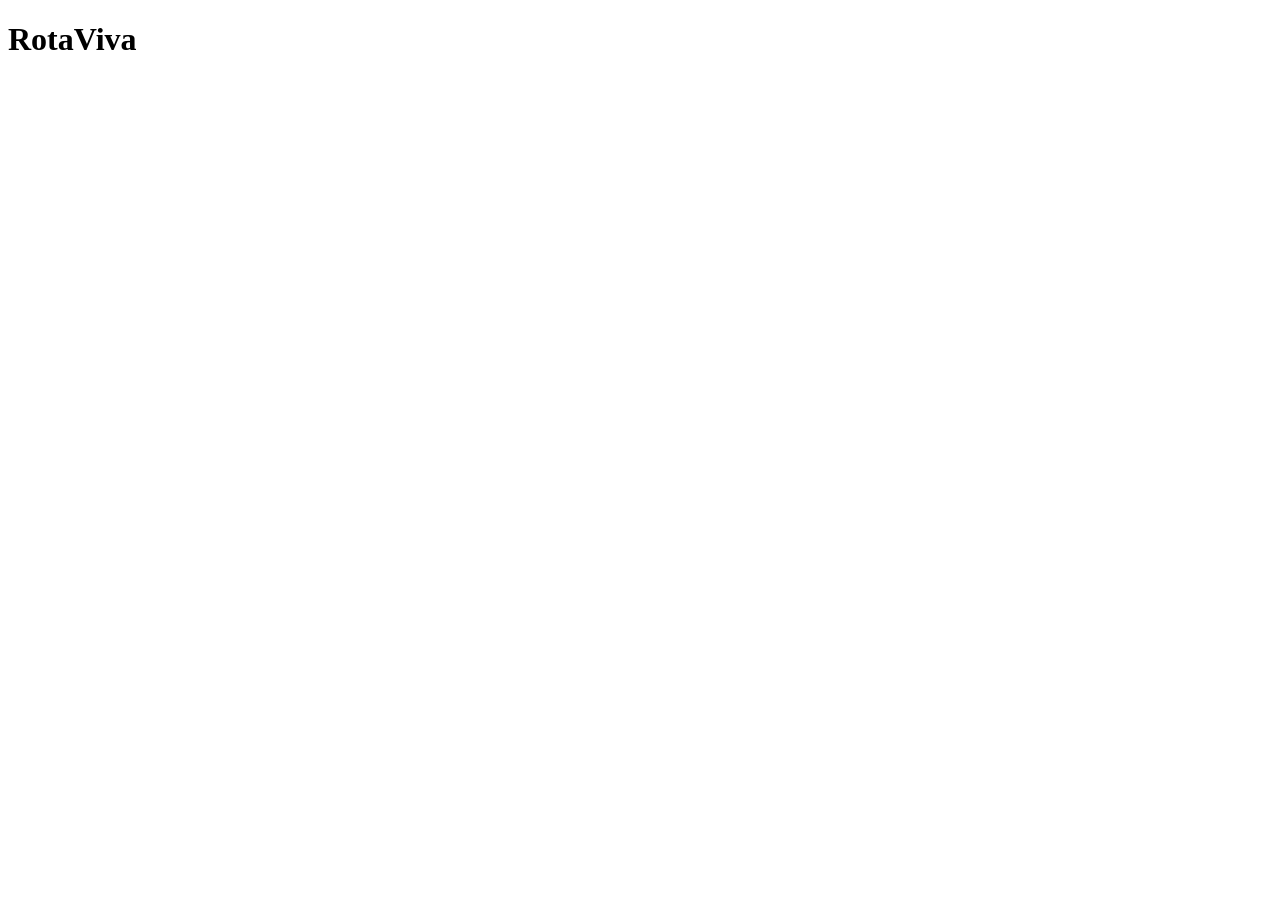
==== index.html @ 364617b6 "V0.0.1" ====
<!DOCTYPE html>
<html lang="pt-br">
<head>
    <meta charset="UTF-8">
    <meta name="viewport" content="width=device-width, initial-scale=1.0">
    <link rel="stylesheet" href="Styles/Style.css">
    <title>RotaViva</title>
</head>
<body>
    <header>
        <h1 class="principal">RotaViva</h1>
    </header>
</body>
</html>
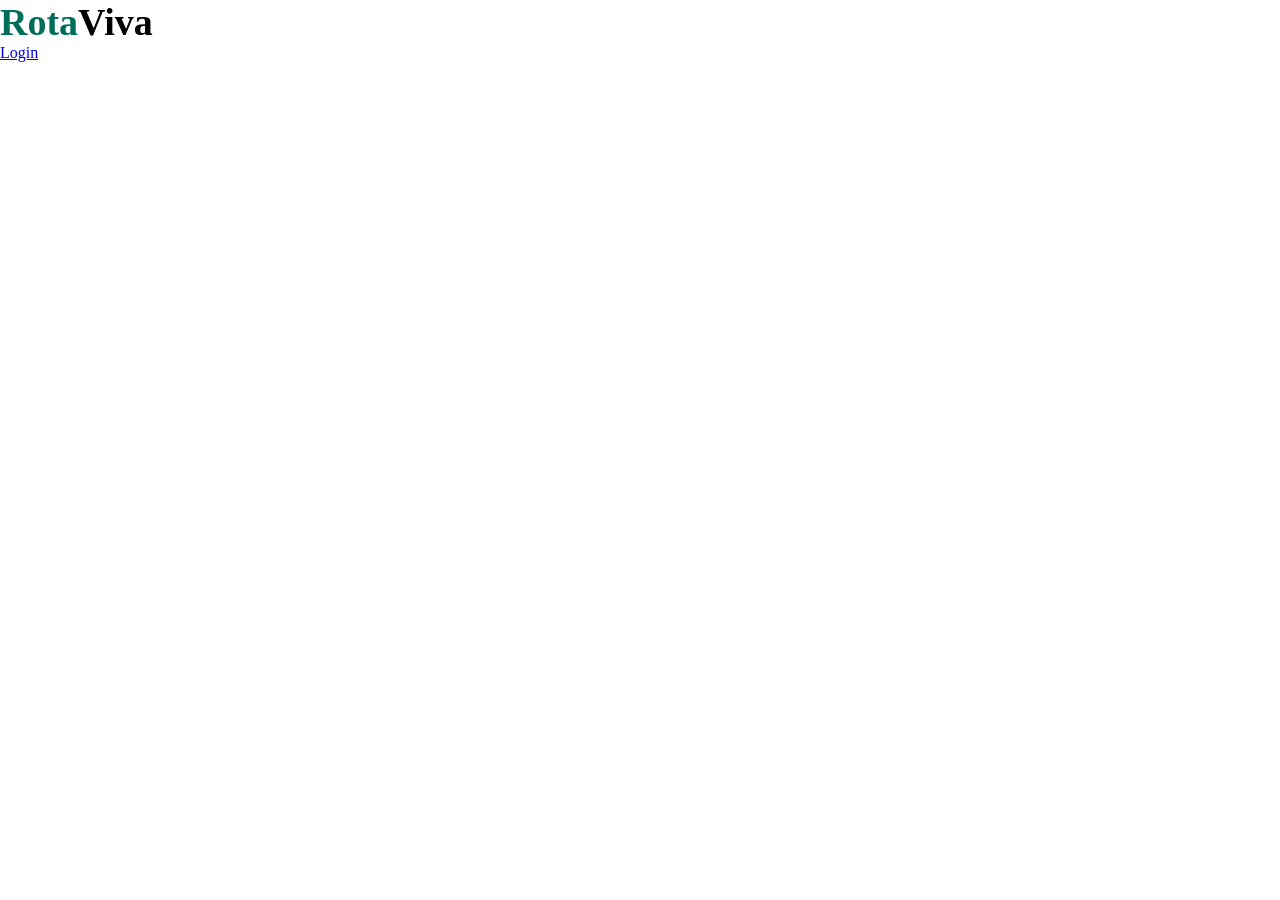
==== commit 80937443: "Nav adicionado" ====
--- a/index.html
+++ b/index.html
@@ -8,7 +8,19 @@
 </head>
 <body>
     <header>
-        <h1 class="principal">RotaViva</h1>
+        <div class="titulo">
+            <h1 class="principal"><strong class="principal__destaque">Rota</strong>Viva</h1>
+        </div>
+
+        <div>
+            <nav class="nav">
+                <ul>
+                    <li><a href="#">Login</a></li>
+                </ul>
+            </nav>
+
+        </div>
     </header>
+    
 </body>
 </html>
--- a/Styles/Style.css
+++ b/Styles/Style.css
@@ -0,0 +1,13 @@
+*{
+    margin: 0;
+    box-sizing: 0;
+    padding: 0;
+}
+
+.principal{
+    font-size: 38px;
+}
+
+.principal__destaque{
+    color: #006D5B;
+}
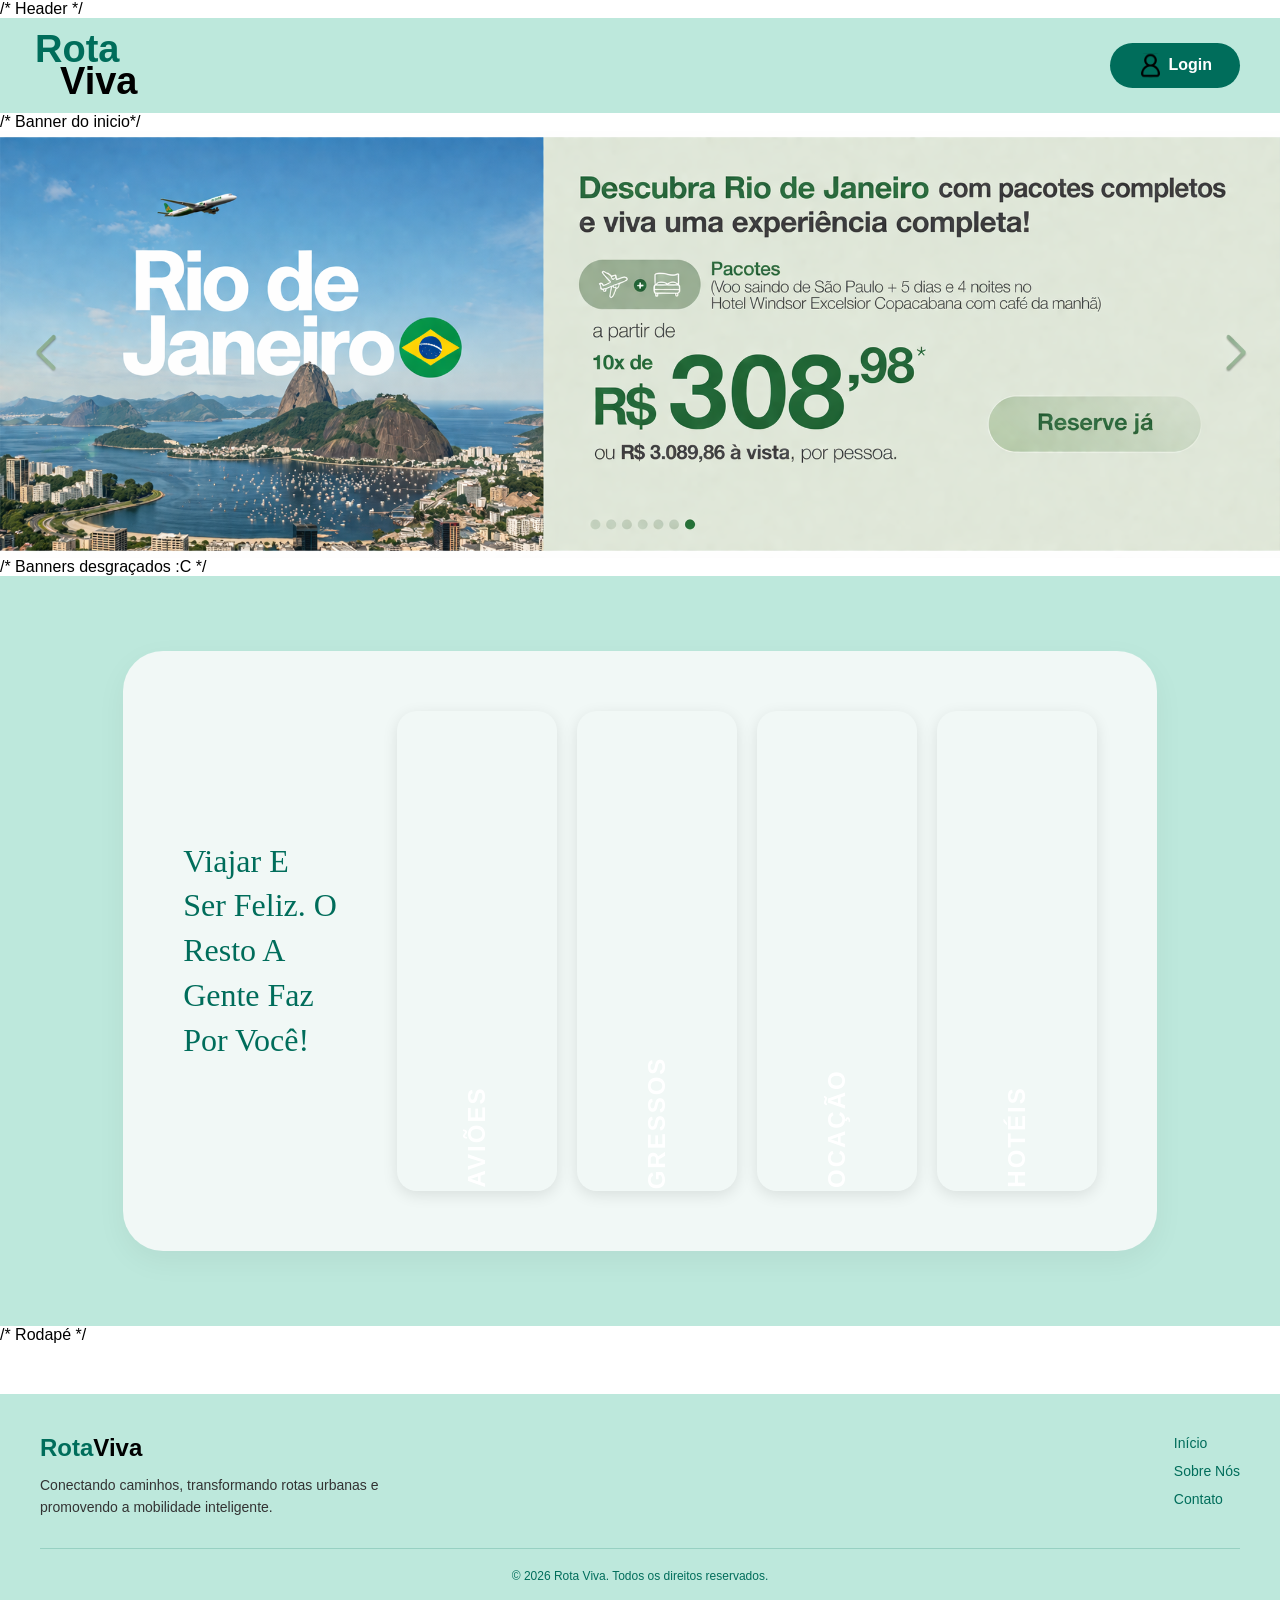
==== commit b699cbfa: "Reformulação completa do site" ====
--- a/index.html
+++ b/index.html
@@ -3,24 +3,107 @@
 <head>
     <meta charset="UTF-8">
     <meta name="viewport" content="width=device-width, initial-scale=1.0">
-    <link rel="stylesheet" href="Styles/Style.css">
+    <link rel="stylesheet" href="Styles/Style.css"> 
     <title>RotaViva</title>
 </head>
 <body>
-    <header>
+
+    /* Header */
+
+    <header class="header-container">
         <div class="titulo">
-            <h1 class="principal"><strong class="principal__destaque">Rota</strong>Viva</h1>
+            <h1 class="principal">
+                <a href="index.html" class="logo_Inicial">
+                    <span class="principal__destaque">Rota</span>
+                    <span class="principal__viva">Viva</span>
+                </a>
+            </h1>
         </div>
 
         <div>
             <nav class="nav">
                 <ul>
-                    <li><a href="#">Login</a></li>
+                    <li><a href="#" class="bot_login">
+                        <img class="bot_icone" src="Imagens/4210449 2.svg" alt="">
+                        Login
+                    </a></li>
                 </ul>
             </nav>
+        </div>
+    </header>
+
+    /*  Banner do inicio*/
+
+
+    <main class="banner_principal">
+        <img src="Imagens/592e75cc-8487-45cf-baee-2442ba8197cf 1.svg" alt="Banner Principal Rota Viva" class="banner_imagem">
+    </main>
+
+    /* Banners desgraçados :C */
+
+
+    <main class="page-body">
+        
+        <div class="intro-block">
+            <p class="intro-text">Viajar E<br>Ser Feliz. O<br>Resto A<br>Gente Faz<br>Por Você!</p>
+
+            <div class="banners-wrapper">
+                
+                <a href="#" class="banner-link banner-plane">
+                    <section class="banner">
+                        <span class="banner-label">Aviões</span>
+                    </section>
+                </a>
+
+                <a href="#" class="banner-link banner-tickets">
+                    <section class="banner">
+                        <span class="banner-label">Ingressos</span>
+                    </section>
+                </a>
+
+                <a href="#" class="banner-link banner-rental">
+                    <section class="banner">
+                        <span class="banner-label">Locação</span>
+                    </section>
+                </a>
+
+                <a href="#" class="banner-link banner-hotels">
+                    <section class="banner">
+                        <span class="banner-label">Hotéis</span>
+                    </section>
+                </a>
+
+            </div>
+        </div>
+
+    </main>
+
+/* Rodapé */
+
+
+<footer class="footer-container">
+        <div class="footer-content">
+            
+            <div class="footer-col-info">
+                <h3 class="footer-logo"><span>Rota</span>Viva</h3>
+                <p>Conectando caminhos, transformando rotas urbanas e promovendo a mobilidade inteligente.</p>
+            </div>
+
+            <div class="footer-col-links">
+                <ul>
+                    <li><a href="index.html">Início</a></li>
+                    <li><a href="#">Sobre Nós</a></li>
+                    <li><a href="#">Contato</a></li>
+                </ul>
+            </div>
 
         </div>
-    </header>
+
+        <div class="footer-bottom">
+            <p>&copy; 2026 Rota Viva. Todos os direitos reservados.</p>
+        </div>
+    </footer>
+    
     
 </body>
 </html>
--- a/Styles/Style.css
+++ b/Styles/Style.css
@@ -1,13 +1,245 @@
-*{
+* {
     margin: 0;
-    box-sizing: 0;
     padding: 0;
-}
-
-.principal{
+    box-sizing: border-box;
+    font-family: sans-serif;
+}
+
+.header-container {
+    background-color: #BDE8DC;
+    display: flex;
+    justify-content: space-between;
+    align-items: center; 
+    padding: 15px 40px; 
+}
+
+.principal {
     font-size: 38px;
-}
-
-.principal__destaque{
-    color: #006D5B;
+    display: flex;
+    flex-direction: column;
+    line-height: 0.85;
+}
+
+.logo_Inicial {
+    text-decoration: none;
+    display: flex; 
+    flex-direction: column; 
+}
+
+.principal__destaque {
+    color: #006D5B;
+    margin-left: -5px;
+}
+
+.principal__viva {
+    color: #000000;
+    margin-left: 20px;
+}
+
+.nav ul {
+    list-style: none;
+}
+
+
+.bot_login {
+    display: flex;
+    align-items: center;
+    gap: 5px;
+    background-color: #006D5B;
+    color: #FFFFFF; 
+    text-decoration: none; 
+    padding: 10px 28px; 
+    border-radius: 40px;
+    font-weight: bold;
+}
+
+.bot_login:hover {
+    background-color: #004d40;
+}
+
+.bot_icone{
+    width: 25px;
+    height: 25px
+}
+
+.banner_principal {
+    width: 100%;
+    display: flex;
+    justify-content: center;
+    overflow: hidden;
+}
+
+.banner_imagem {
+    width: 100%;
+    height: auto;
+    object-fit: cover;
+    display: block; 
+}
+
+.footer-container {
+    background-color: #BDE8DC;
+    color: #000000;
+    padding: 40px 40px 20px 40px;
+    margin-top: 50px;
+}
+
+.footer-content {
+    max-width: 1200px;
+    margin: 0 auto;
+    display: flex;
+    justify-content: space-between;
+    flex-wrap: wrap;
+    gap: 30px;
+}
+
+.footer-col-info {
+    max-width: 400px;
+}
+
+.footer-logo {
+    font-size: 24px;
+    margin-bottom: 12px;
+    color: #000000;
+}
+
+.footer-logo span {
+    color: #006D5B;
+}
+
+.footer-col-info p {
+    font-size: 14px;
+    line-height: 1.6;
+    color: #333333;
+}
+
+.footer-col-links h4 {
+    font-size: 18px;
+    margin-bottom: 15px;
+    color: #000000;
+}
+
+.footer-col-links ul {
+    list-style: none;
+}
+
+.footer-col-links ul li {
+    margin-bottom: 10px;
+}
+
+.footer-col-links ul li a {
+    color: #006D5B;
+    text-decoration: none;
+    font-size: 14px;
+    transition: color 0.2s ease;
+}
+
+.footer-col-links ul li a:hover {
+    color: #000000;
+}
+
+.footer-bottom {
+    border-top: 1px solid rgba(0, 109, 91, 0.2); 
+    margin-top: 30px;
+    padding-top: 20px;
+    text-align: center;
+    font-size: 12px;
+    color: #006D5B; /* Texto do copyright em verde escuro */
+}
+
+
+/* Container principal do corpo para centralizar tudo */
+.page-body {
+    background-color: #BDE8DC; /* Sua cor de fundo clara */
+    display: flex;
+    justify-content: center;
+    align-items: center;
+    padding: 60px;
+    min-height: calc(100vh - 150px); /* Ocupa a tela menos o footer */
+}
+
+/* Bloco principal arredondado */
+.intro-block {
+    background-color: #f1f8f6; /* Um verde-acinzentado ainda mais claro */
+    border-radius: 40px;
+    padding: 60px;
+    display: flex;
+    gap: 60px;
+    box-shadow: 0 10px 30px rgba(0, 0, 0, 0.05); /* Sombra suave para o bloco */
+}
+
+/* Texto de Introdução */
+.intro-text {
+    color: #006D5B;
+    font-size: 32px;
+    line-height: 1.4;
+    font-family: serif; /* Use a fonte Serif do seu Figma */
+    align-self: center;
+    white-space: nowrap;
+}
+
+/* Alinhamento dos quatro banners links */
+.banners-wrapper {
+    display: flex;
+    gap: 20px;
+}
+
+/* ─── A Estrutura Simplificada dos Banners ─── */
+
+/* Define o link como um bloco clicável */
+.banner-link {
+    display: block;
+    text-decoration: none; /* Remove qualquer sublinhado padrão */
+    width: 160px; /* Largura do banner */
+    height: 480px; /* Altura do banner */
+    border-radius: 20px;
+    overflow: hidden; /* Garante que a imagem e texto não extrapolem */
+    box-shadow: 0 4px 15px rgba(0, 0, 0, 0.1);
+    
+    /* 👈 A MÁGICA: Muda o mouse para clicável ao passar */
+    cursor: pointer; 
+}
+
+/* Define a seção do banner para preencher o link */
+.banner {
+    width: 100%;
+    height: 100%;
+    position: relative;
+    
+    /* Configurações básicas para as imagens de fundo */
+    background-size: cover;
+    background-position: center;
+}
+
+/* Estilo do Texto Vertical */
+.banner-label {
+    position: absolute;
+    bottom: 40px;
+    left: 50%;
+    transform: translateX(-50%) rotate(-90deg); /* Centraliza e rotaciona */
+    transform-origin: center center;
+    color: #FFFFFF;
+    font-size: 24px;
+    font-weight: bold;
+    text-transform: uppercase;
+    letter-spacing: 2px;
+    white-space: nowrap;
+}
+
+/* ─── Imagens de Fundo para os Banners ─── */
+/* (Mantenha as imagens que você salvou no passo anterior) */
+
+.banner-plane .banner {
+    background-image: url('Imagens/airplane_clouds.jpg');
+}
+
+.banner_Ingressos .banner {
+    background-image: url('Imagens/Ingresso.svg');
+}
+
+.banner-rental .banner {
+    background-image: url('Imagens/car_rental_sunset.jpg');
+}
+
+.banner-hotels .banner {
+    background-image: url('Imagens/hotel_pool.jpg');
 }
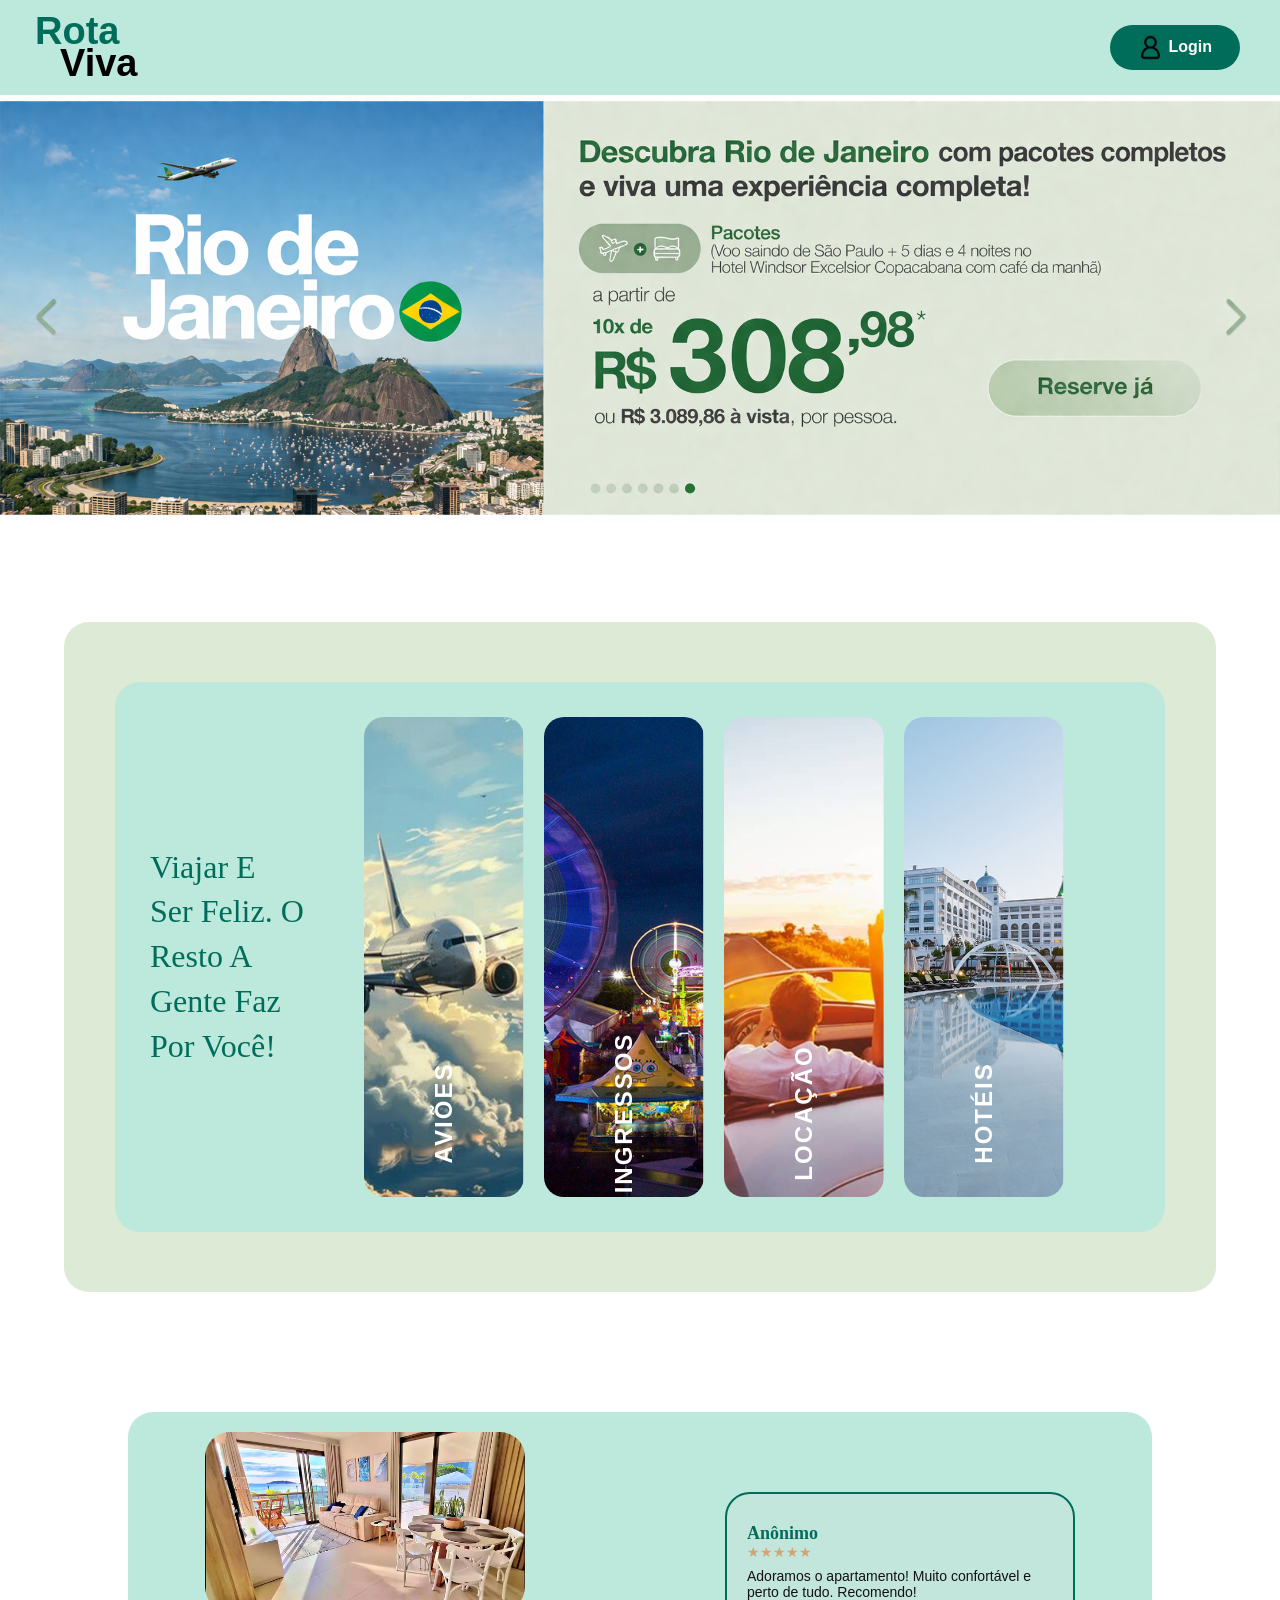
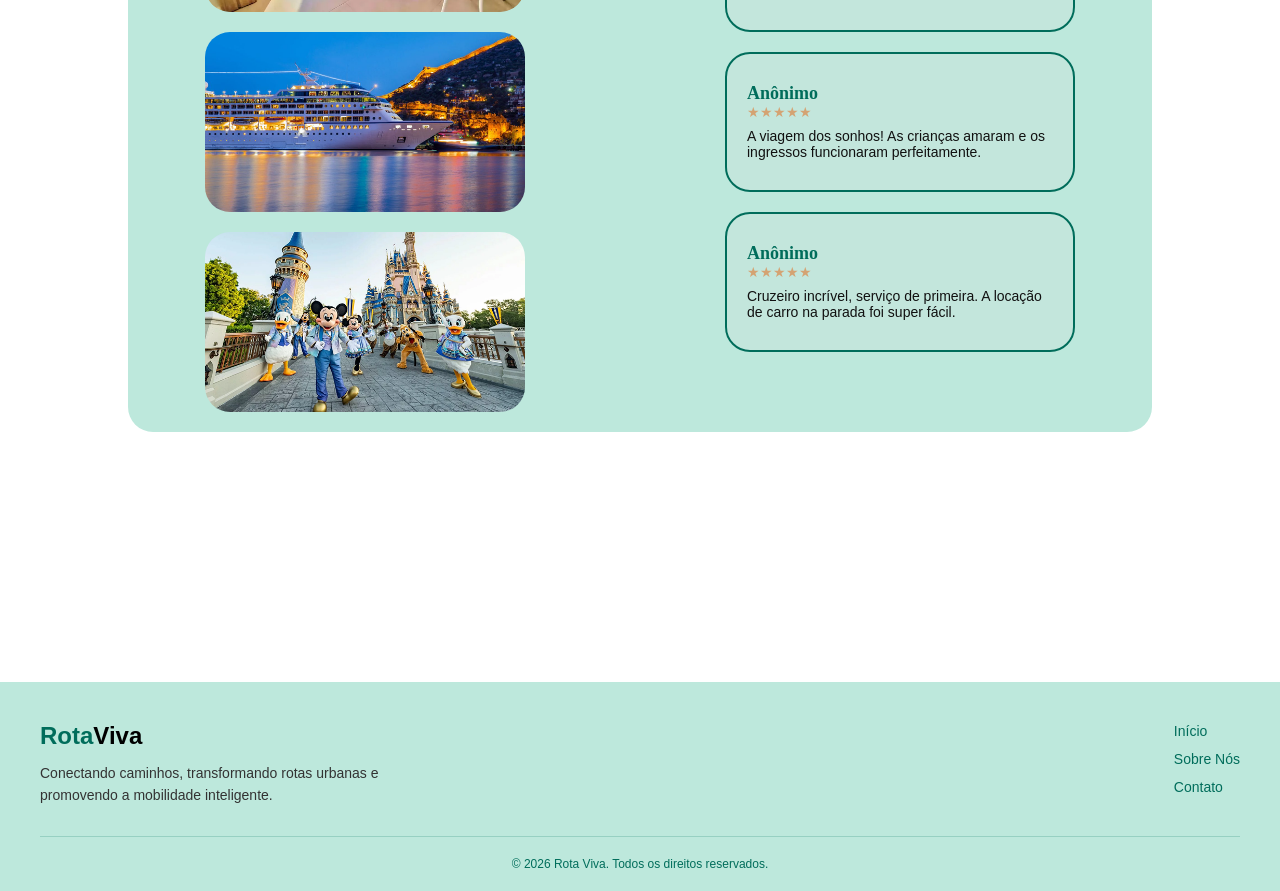
==== commit 1f34f6eb: "Imagens adicionadas e Sobre em progresso" ====
--- a/index.html
+++ b/index.html
@@ -7,8 +7,6 @@
     <title>RotaViva</title>
 </head>
 <body>
-
-    /* Header */
 
     <header class="header-container">
         <div class="titulo">
@@ -32,14 +30,20 @@
         </div>
     </header>
 
-    /*  Banner do inicio*/
+    
+
+
+
 
 
     <main class="banner_principal">
         <img src="Imagens/592e75cc-8487-45cf-baee-2442ba8197cf 1.svg" alt="Banner Principal Rota Viva" class="banner_imagem">
     </main>
 
-    /* Banners desgraçados :C */
+
+    
+
+
 
 
     <main class="page-body">
@@ -49,25 +53,25 @@
 
             <div class="banners-wrapper">
                 
-                <a href="#" class="banner-link banner-plane">
+                <a href="#" class="banner-link banner_Aviões">
                     <section class="banner">
                         <span class="banner-label">Aviões</span>
                     </section>
                 </a>
 
-                <a href="#" class="banner-link banner-tickets">
+                <a href="#" class="banner-link banner_Ingressos">
                     <section class="banner">
                         <span class="banner-label">Ingressos</span>
                     </section>
                 </a>
 
-                <a href="#" class="banner-link banner-rental">
+                <a href="#" class="banner-link banner_Aluguel">
                     <section class="banner">
                         <span class="banner-label">Locação</span>
                     </section>
                 </a>
 
-                <a href="#" class="banner-link banner-hotels">
+                <a href="#" class="banner-link banner_Hoteis">
                     <section class="banner">
                         <span class="banner-label">Hotéis</span>
                     </section>
@@ -78,7 +82,57 @@
 
     </main>
 
-/* Rodapé */
+<div class="secao_comentarios">
+    
+    <div class="coluna_fotos">
+        <img src="Imagens/Comentarios/Hotel.png" alt="Apartamento" class="foto_viagem">
+        <img src="Imagens/Comentarios/Curziero.png" alt="Disney" class="foto_viagem">
+        <img src="Imagens/Comentarios/Disney.png" alt="Cruzeiro" class="foto_viagem">
+    </div>
+
+    <div class="coluna_textos">
+        
+        <div class="caixa_comentario">
+            <div class="topo_comentario">
+                <div class="dados_usuario">
+                    <strong class="nome_usuario">Anônimo</strong>
+                    <span class="estrelas">★★★★★</span>
+                </div>
+            </div>
+            <p class="texto_comentario">Adoramos o apartamento! Muito confortável e perto de tudo. Recomendo!</p>
+        </div>
+
+        <div class="caixa_comentario">
+            <div class="topo_comentario">
+                <div class="dados_usuario">
+                    <strong class="nome_usuario">Anônimo</strong>
+                    <span class="estrelas">★★★★★</span>
+                </div>
+            </div>
+            <p class="texto_comentario">A viagem dos sonhos! As crianças amaram e os ingressos funcionaram perfeitamente.</p>
+        </div>
+
+        <div class="caixa_comentario">
+            <div class="topo_comentario">
+                <div class="dados_usuario">
+                    <strong class="nome_usuario">Anônimo</strong>
+                    <span class="estrelas">★★★★★</span>
+                </div>
+            </div>
+            <p class="texto_comentario">Cruzeiro incrível, serviço de primeira. A locação de carro na parada foi super fácil.</p>
+        </div>
+
+    </div>
+
+</div>
+
+    
+
+
+
+
+
+
 
 
 <footer class="footer-container">
@@ -92,7 +146,7 @@
             <div class="footer-col-links">
                 <ul>
                     <li><a href="index.html">Início</a></li>
-                    <li><a href="#">Sobre Nós</a></li>
+                    <li><a href="Sobre.html">Sobre Nós</a></li>
                     <li><a href="#">Contato</a></li>
                 </ul>
             </div>
--- a/Styles/Style.css
+++ b/Styles/Style.css
@@ -1,3 +1,4 @@
+
 * {
     margin: 0;
     padding: 0;
@@ -5,6 +6,8 @@
     font-family: sans-serif;
 }
 
+/* -----------------Header------------------------ */
+
 .header-container {
     background-color: #BDE8DC;
     display: flex;
@@ -23,7 +26,7 @@
 .logo_Inicial {
     text-decoration: none;
     display: flex; 
-    flex-direction: column; 
+    flex-direction: column;
 }
 
 .principal__destaque {
@@ -62,6 +65,8 @@
     height: 25px
 }
 
+/* ---------------------Banner Principal--------------- */
+
 .banner_principal {
     width: 100%;
     display: flex;
@@ -76,11 +81,13 @@
     display: block; 
 }
 
+/* ------------Rodapé----------------- */
+
 .footer-container {
     background-color: #BDE8DC;
     color: #000000;
     padding: 40px 40px 20px 40px;
-    margin-top: 50px;
+    margin-top: 250px;
 }
 
 .footer-content {
@@ -143,79 +150,80 @@
     padding-top: 20px;
     text-align: center;
     font-size: 12px;
-    color: #006D5B; /* Texto do copyright em verde escuro */
-}
-
-
-/* Container principal do corpo para centralizar tudo */
+    color: #006D5B;
+}
+
+/* -----------------Banners chatos pá kct-------------------- */
+
 .page-body {
-    background-color: #BDE8DC; /* Sua cor de fundo clara */
+    background-color: #DDEAD6;
+    width: 90%;
+    height: auto;
+    min-height: 0;
+    padding: 60px 0; 
     display: flex;
     justify-content: center;
     align-items: center;
-    padding: 60px;
-    min-height: calc(100vh - 150px); /* Ocupa a tela menos o footer */
-}
-
-/* Bloco principal arredondado */
+    margin: 0 auto;
+    border-radius: 25px;
+    margin-top: 100px;
+}
+
 .intro-block {
-    background-color: #f1f8f6; /* Um verde-acinzentado ainda mais claro */
-    border-radius: 40px;
-    padding: 60px;
+    background-color: #BDE8DC; 
+    border-radius: 25px;       
+    padding: 35px;             
+    max-width: 1050px;         
+    width: 100%;               
+    margin-top: 0; 
     display: flex;
     gap: 60px;
-    box-shadow: 0 10px 30px rgba(0, 0, 0, 0.05); /* Sombra suave para o bloco */
-}
-
-/* Texto de Introdução */
+}
+
+
 .intro-text {
     color: #006D5B;
     font-size: 32px;
     line-height: 1.4;
-    font-family: serif; /* Use a fonte Serif do seu Figma */
+    font-family: serif;
     align-self: center;
     white-space: nowrap;
 }
 
-/* Alinhamento dos quatro banners links */
+
+
+
+
 .banners-wrapper {
     display: flex;
     gap: 20px;
 }
 
-/* ─── A Estrutura Simplificada dos Banners ─── */
-
-/* Define o link como um bloco clicável */
 .banner-link {
     display: block;
-    text-decoration: none; /* Remove qualquer sublinhado padrão */
-    width: 160px; /* Largura do banner */
-    height: 480px; /* Altura do banner */
+    text-decoration: none;
+    width: 160px;
+    height: 480px;
     border-radius: 20px;
-    overflow: hidden; /* Garante que a imagem e texto não extrapolem */
-    box-shadow: 0 4px 15px rgba(0, 0, 0, 0.1);
-    
-    /* 👈 A MÁGICA: Muda o mouse para clicável ao passar */
+    overflow: hidden;
     cursor: pointer; 
 }
 
-/* Define a seção do banner para preencher o link */
+
 .banner {
     width: 100%;
     height: 100%;
     position: relative;
     
-    /* Configurações básicas para as imagens de fundo */
     background-size: cover;
     background-position: center;
 }
 
-/* Estilo do Texto Vertical */
 .banner-label {
     position: absolute;
-    bottom: 40px;
+    bottom: 70px;
     left: 50%;
-    transform: translateX(-50%) rotate(-90deg); /* Centraliza e rotaciona */
+    transform: translateX(-50%) rotate(-90deg);
     transform-origin: center center;
     color: #FFFFFF;
     font-size: 24px;
@@ -225,21 +233,97 @@
     white-space: nowrap;
 }
 
-/* ─── Imagens de Fundo para os Banners ─── */
-/* (Mantenha as imagens que você salvou no passo anterior) */
-
-.banner-plane .banner {
-    background-image: url('Imagens/airplane_clouds.jpg');
+.banner_Aviões .banner {
+    background-image: url(../Imagens/Banners/large.png);
 }
 
 .banner_Ingressos .banner {
-    background-image: url('Imagens/Ingresso.svg');
-}
-
-.banner-rental .banner {
-    background-image: url('Imagens/car_rental_sunset.jpg');
-}
-
-.banner-hotels .banner {
-    background-image: url('Imagens/hotel_pool.jpg');
+    background-image: url(../Imagens/Banners/Ingresso.png);
+}
+
+.banner_Aluguel .banner {
+    background-image: url(../Imagens/Banners/viagem-de-carro-25-dicas.png);
+}
+
+.banner_Hoteis .banner {
+    background-image: url(../Imagens/Banners/type-entertainment-complex-popular-resort-with-pools-water-parks-turkey-with-more-than-5-million-visitors-year-amara-dolce-vita-luxury-hotel-resort-tekirova-kemer.png);
+}
+
+
+
+
+
+.secao_comentarios {
+    display: flex;
+    gap: 200px;
+    background-color: #BDE8DC;
+    justify-content: center;
+    align-items: center;
+    padding: 20px;
+    margin-top: 120px;
+    width: 80%;
+    margin-left: auto;
+    margin-right: auto;
+    border-radius: 25px;
+}
+
+.coluna_fotos {
+    display: flex;
+    flex-direction: column;
+    gap: 20px;
+}
+
+.foto_viagem {
+    width: 320px;
+    height: 180px;
+    border-radius: 25px;
+    object-fit: cover;
+}
+
+.coluna_textos {
+    display: flex;
+    flex-direction: column;
+    gap: 20px;
+}
+
+.caixa_comentario {
+    background-color: #C3E6DC;
+    border: 2px solid #006D5B;
+    border-radius: 25px;
+    padding: 20px;
+    width: 350px;
+    height: 140px;
+    display: flex;
+    flex-direction: column;
+    justify-content: center;
+}
+
+.topo_comentario {
+    display: flex;
+    align-items: center;
+    gap: 15px;
+    margin-bottom: 8px;
+}
+
+.dados_usuario {
+    display: flex;
+    flex-direction: column;
+}
+
+.nome_usuario {
+    color: #006D5B;
+    font-size: 18px;
+    font-family: serif;
+}
+
+.estrelas {
+    color: #D4A373;
+    font-size: 14px;
+}
+
+.texto_comentario {
+    color: #111111;
+    font-size: 14px;
+    margin: 0;
+    font-family: sans-serif;
 }
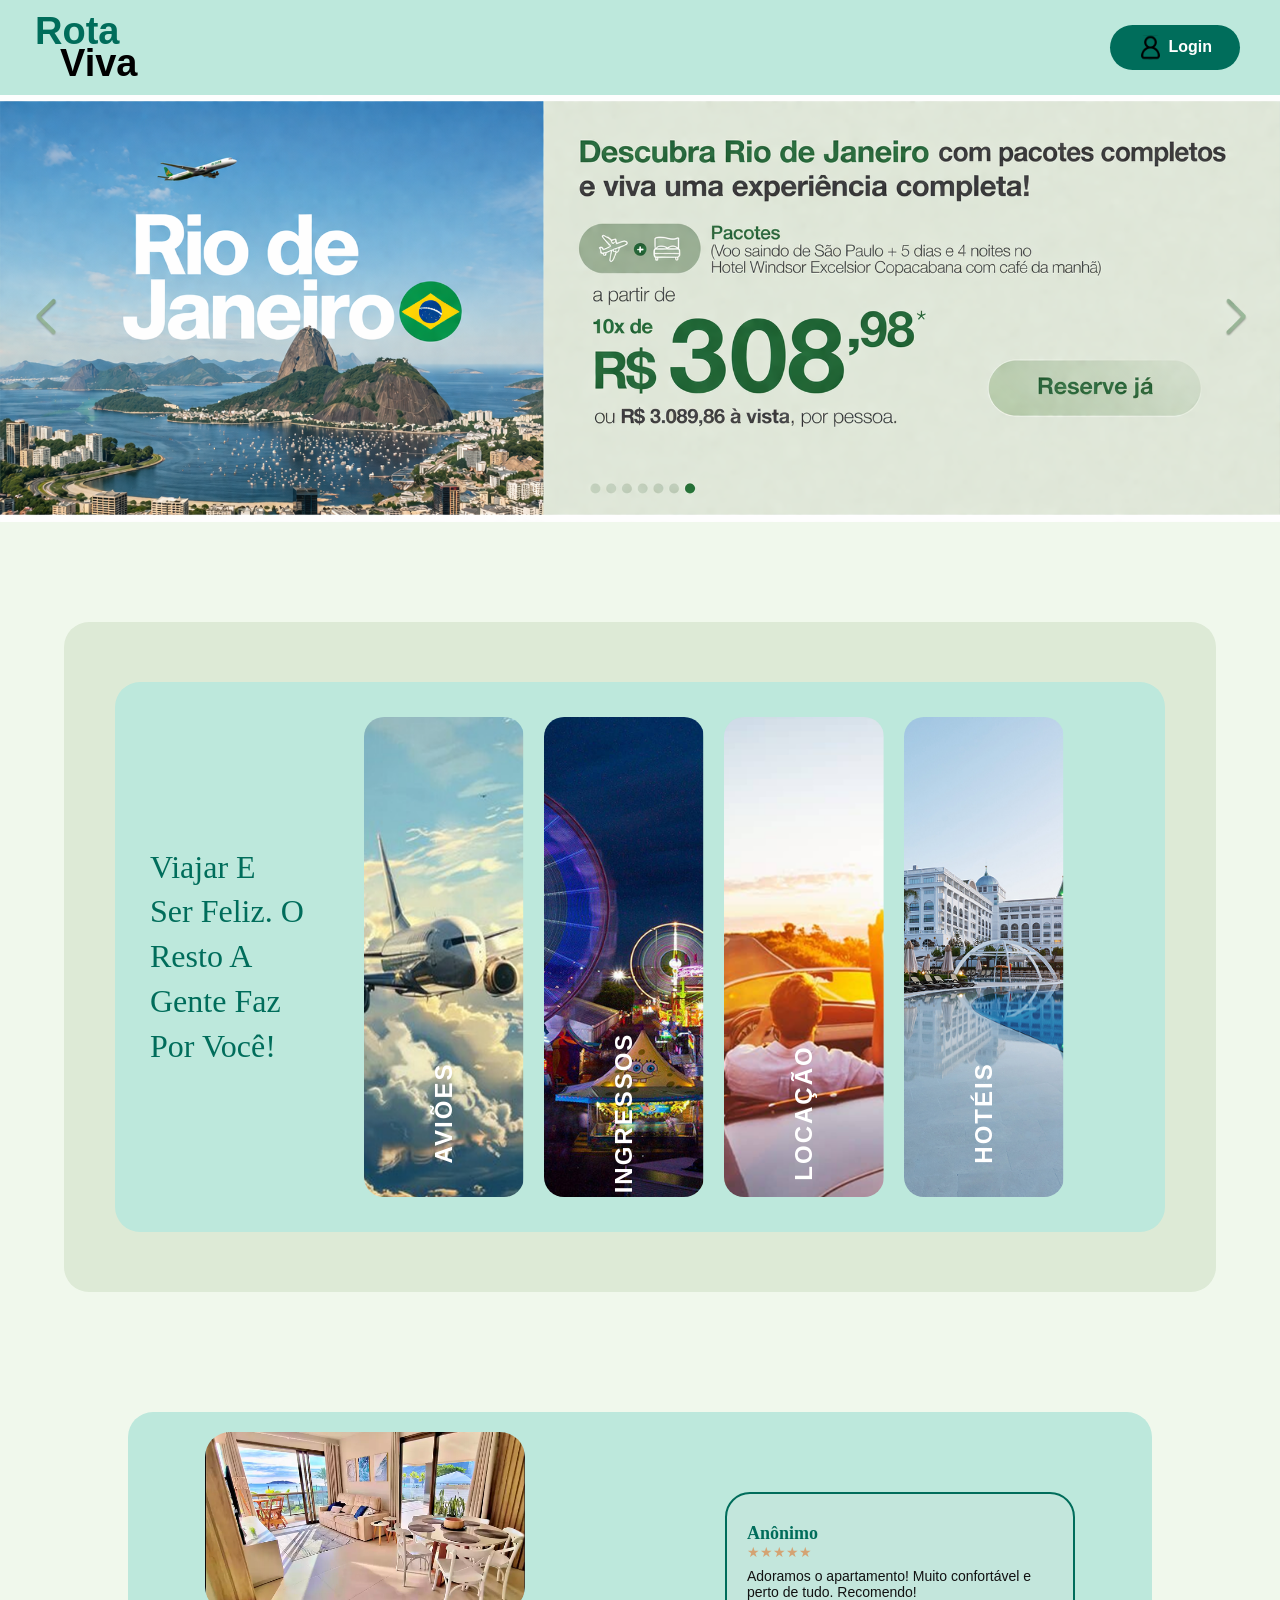
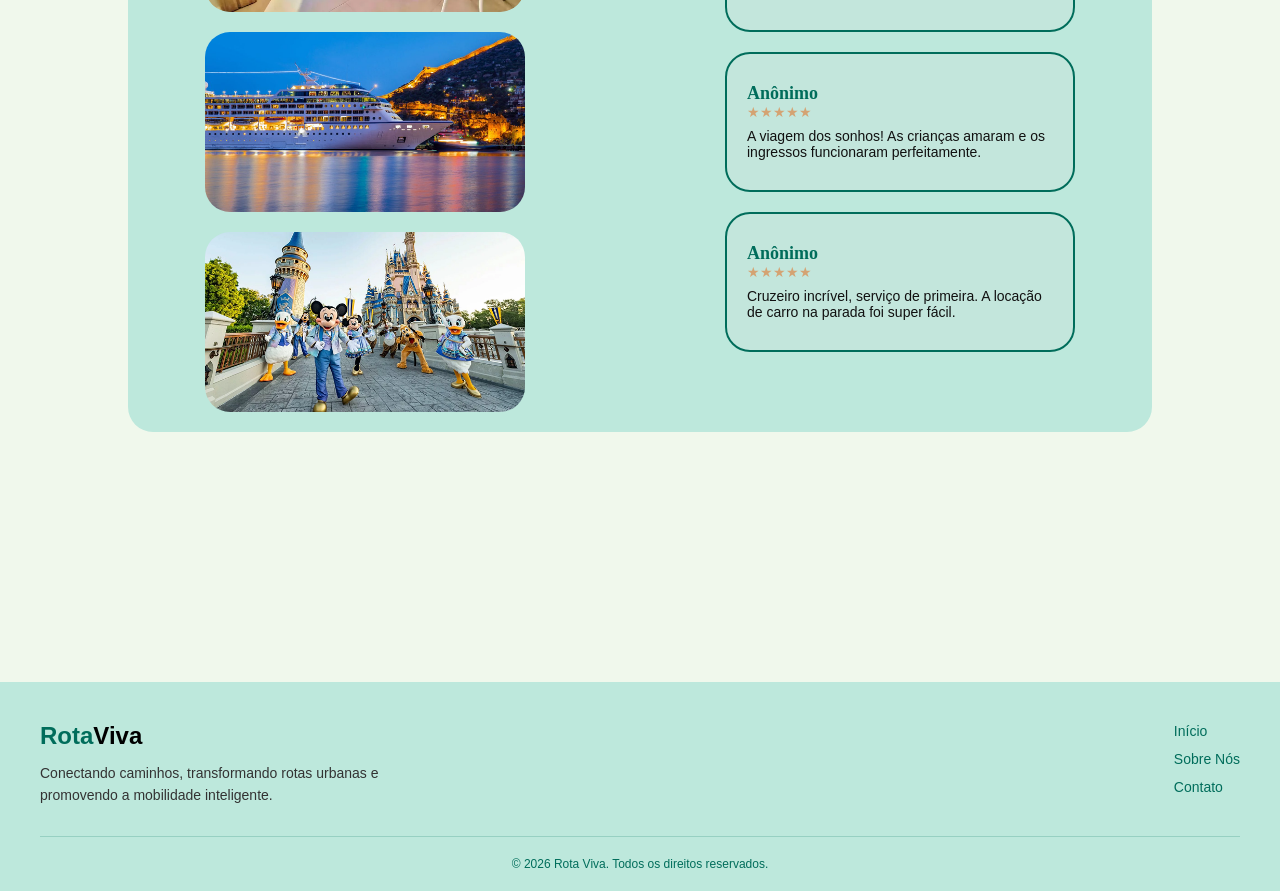
==== commit b7a3a472: "Pagina de login Adicionada" ====
--- a/index.html
+++ b/index.html
@@ -21,7 +21,7 @@
         <div>
             <nav class="nav">
                 <ul>
-                    <li><a href="#" class="bot_login">
+                    <li><a href="login.html" class="bot_login">
                         <img class="bot_icone" src="Imagens/4210449 2.svg" alt="">
                         Login
                     </a></li>
--- a/Styles/Style.css
+++ b/Styles/Style.css
@@ -326,4 +326,189 @@
     font-size: 14px;
     margin: 0;
     font-family: sans-serif;
+}
+
+
+/* -----------------Aba de Login-------------------- */
+
+
+
+@import url('https://fonts.googleapis.com/css2?family=Playfair+Display:ital,wght@0,400..900;1,400..900&display=swap');
+@import url('https://fonts.googleapis.com/css2?family=Playfair+Display+SC:ital,wght@0,400;0,700;0,900;1,400;1,700;1,900&family=Playfair+Display:ital,wght@0,400..900;1,400..900&display=swap');
+
+* {
+  margin: 0;
+  padding: 0;
+  box-sizing: border-box;
+}
+
+body {
+  font-family: 'Playfair Display';
+  background-color: #F0F8EC;
+  min-height: 100vh;
+}
+ 
+.header {
+  display: flex;
+  justify-content: space-between;
+  align-items: center;
+  background-color: #BDE8DC;
+  padding: 1px 32px;
+  width: -10px;
+}
+ 
+.logo {
+  font-weight: 900;
+  line-height: 1.1;
+  border-bottom: 2px solid #1a4a3a;
+  padding-bottom: 4px;
+}
+ 
+.logo-rota {
+  font-size: 47px;
+  color: #1a6b4a; 
+  font-family: 'Exposição Playfair';
+}
+ 
+.logo-viva {
+  font-size: 47px;
+  color: #000000;
+  font-family: 'Exposição Playfair';
+}
+ 
+.login {
+  display: flex;
+  align-items: center;
+  gap: 6px;
+  background:transparent;
+  border: 1.5px solid #000000;
+  border-radius: 20px;
+  padding: 6px 18px;
+  font-size: 14px;
+  font-weight: 600;
+  color: #000000;
+  cursor: pointer;
+}
+ 
+.btn-login:hover {
+  background-color: transparent;
+}
+ 
+
+.main {
+  display: flex;
+  justify-content: center;
+  align-items: flex-start;
+  padding: 50px 50px;
+}
+ 
+
+.card-login {
+  background-color: #D8F2CB;
+  border-radius: 20px;
+  padding: 100px 48px;
+  width: 100%;
+  max-width: 480px;
+  display: flex;
+  flex-direction: column;
+  align-items: center;
+  gap: 16px;
+}
+ 
+
+.card-logo {
+  text-align: center;
+  line-height: 1.1;
+}
+ 
+.card-logo-rota {
+  font-size: 47px;
+  font-weight: 900;
+  color: #1a6b4a;
+}
+ 
+.card-logo-viva {
+  font-size: 47px;
+  font-weight: 900;
+  color: #000000;
+}
+ 
+/* Subtítulo */
+.card-subtitulo {
+  text-align: center;
+  font-size: 14px;
+  font-weight: 600;
+  color: #006D5B;
+  line-height: 1.5;
+  margin-bottom: 8px;
+}
+ 
+
+.formulario {
+  width: 100%;
+  display: flex;
+  flex-direction: column;
+  gap: 14px;
+}
+ 
+
+.campo {
+  display: flex;
+  align-items: center;
+  background: white;
+  border: 2px solid #1a6b4a;
+  border-radius: 8px;
+  padding: 10px 14px;
+  gap: 10px;
+}
+ 
+.campo-icone {
+  font-size: 18px;
+  color: #1a4a3a;
+  flex-shrink: 0;
+}
+ 
+.campo input {
+  border: none;
+  outline: none;
+  background: transparent;
+  font-size: 15px;
+  color: #333;
+  width: 100%;
+}
+ 
+.campo input::placeholder {
+  color: #888;
+}
+ 
+
+.link-esqueci {
+  font-size: 12px;
+  color: #000000;
+  text-decoration: underline;
+  margin-top: -6px;
+  align-self: flex-start;
+}
+ 
+.link-esqueci:hover {
+  color: #000000;
+}
+ 
+.btn-entrar {
+  background-color: #1a6b4a;
+  color: white;
+  border: none;
+  border-radius: 8px;
+  padding: 12px;
+  font-size: 16px;
+  font-weight: 700;
+  cursor: pointer;
+  width: 60%;
+  align-self: center;
+  margin-top: 16px;
+  font-family: 'Playfair Display';
+}
+ 
+.btn-entrar:hover {
+  background-color: #145a3c;
 }
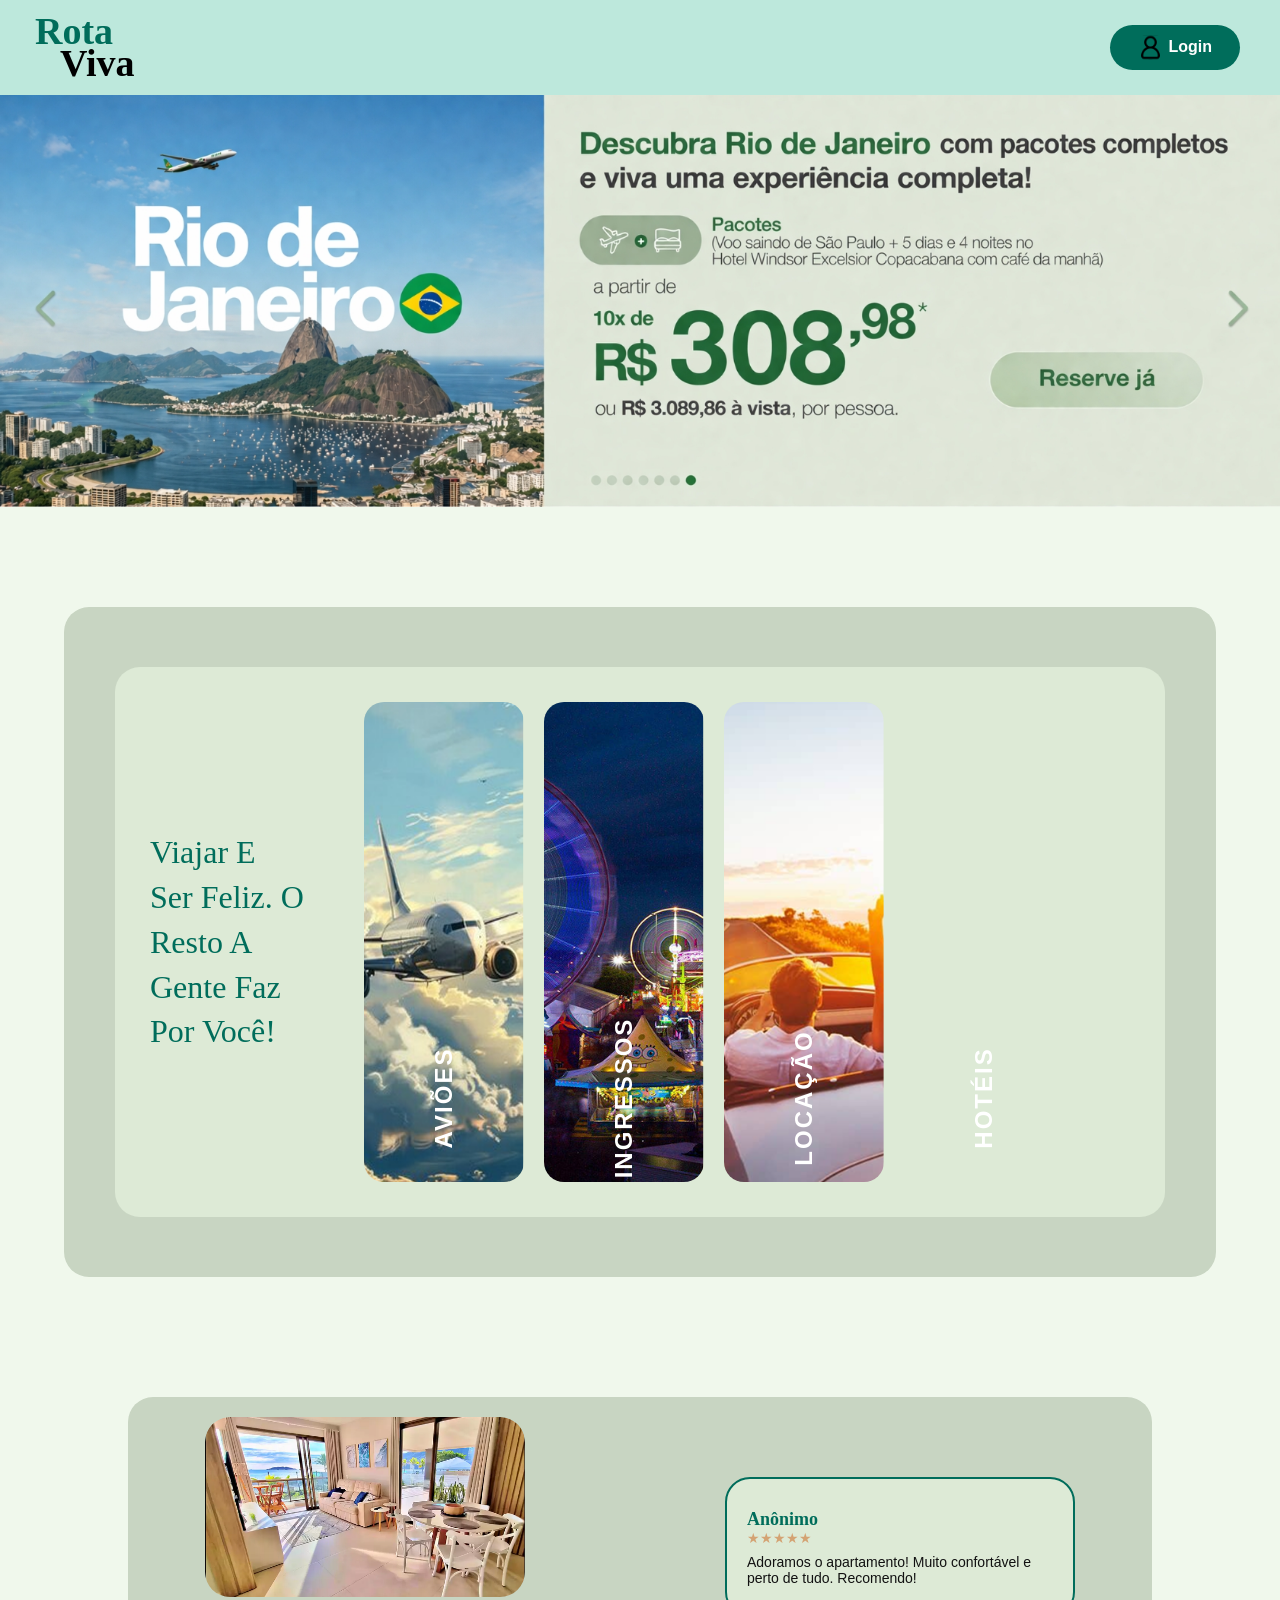
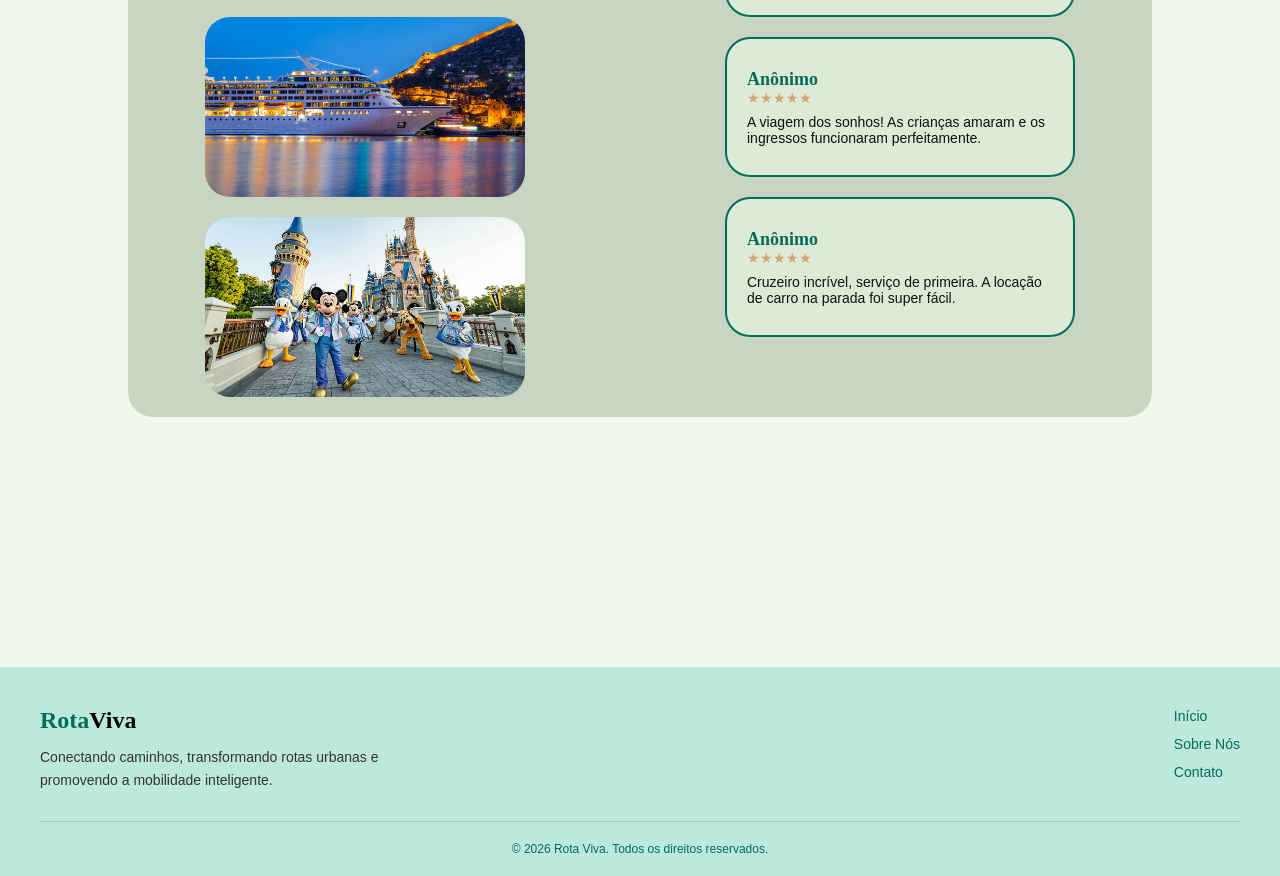
==== commit 8496375e: "Cores reformuladas" ====
--- a/index.html
+++ b/index.html
@@ -37,7 +37,7 @@
 
 
     <main class="banner_principal">
-        <img src="Imagens/592e75cc-8487-45cf-baee-2442ba8197cf 1.svg" alt="Banner Principal Rota Viva" class="banner_imagem">
+        <img src="Imagens/Captura de tela_15-6-2026_1033_127.0.0.1.jpeg" alt="Banner Principal Rota Viva" class="banner_imagem">
     </main>
 
 
--- a/Styles/Style.css
+++ b/Styles/Style.css
@@ -1,514 +1,520 @@
-
-* {
-    margin: 0;
-    padding: 0;
-    box-sizing: border-box;
-    font-family: sans-serif;
-}
-
-/* -----------------Header------------------------ */
-
-.header-container {
-    background-color: #BDE8DC;
-    display: flex;
-    justify-content: space-between;
-    align-items: center; 
-    padding: 15px 40px; 
-}
-
-.principal {
-    font-size: 38px;
-    display: flex;
-    flex-direction: column;
-    line-height: 0.85;
-}
-
-.logo_Inicial {
-    text-decoration: none;
-    display: flex; 
-    flex-direction: column;
-}
-
-.principal__destaque {
-    color: #006D5B;
-    margin-left: -5px;
-}
-
-.principal__viva {
-    color: #000000;
-    margin-left: 20px;
-}
-
-.nav ul {
-    list-style: none;
-}
-
-
-.bot_login {
-    display: flex;
-    align-items: center;
-    gap: 5px;
-    background-color: #006D5B;
-    color: #FFFFFF; 
-    text-decoration: none; 
-    padding: 10px 28px; 
-    border-radius: 40px;
-    font-weight: bold;
-}
-
-.bot_login:hover {
-    background-color: #004d40;
-}
-
-.bot_icone{
-    width: 25px;
-    height: 25px
-}
-
-/* ---------------------Banner Principal--------------- */
-
-.banner_principal {
-    width: 100%;
-    display: flex;
-    justify-content: center;
-    overflow: hidden;
-}
-
-.banner_imagem {
-    width: 100%;
-    height: auto;
-    object-fit: cover;
-    display: block; 
-}
-
-/* ------------Rodapé----------------- */
-
-.footer-container {
-    background-color: #BDE8DC;
-    color: #000000;
-    padding: 40px 40px 20px 40px;
-    margin-top: 250px;
-}
-
-.footer-content {
-    max-width: 1200px;
-    margin: 0 auto;
-    display: flex;
-    justify-content: space-between;
-    flex-wrap: wrap;
-    gap: 30px;
-}
-
-.footer-col-info {
-    max-width: 400px;
-}
-
-.footer-logo {
-    font-size: 24px;
-    margin-bottom: 12px;
-    color: #000000;
-}
-
-.footer-logo span {
-    color: #006D5B;
-}
-
-.footer-col-info p {
-    font-size: 14px;
-    line-height: 1.6;
-    color: #333333;
-}
-
-.footer-col-links h4 {
-    font-size: 18px;
-    margin-bottom: 15px;
-    color: #000000;
-}
-
-.footer-col-links ul {
-    list-style: none;
-}
-
-.footer-col-links ul li {
-    margin-bottom: 10px;
-}
-
-.footer-col-links ul li a {
-    color: #006D5B;
-    text-decoration: none;
-    font-size: 14px;
-    transition: color 0.2s ease;
-}
-
-.footer-col-links ul li a:hover {
-    color: #000000;
-}
-
-.footer-bottom {
-    border-top: 1px solid rgba(0, 109, 91, 0.2); 
-    margin-top: 30px;
-    padding-top: 20px;
-    text-align: center;
-    font-size: 12px;
-    color: #006D5B;
-}
-
-/* -----------------Banners chatos pá kct-------------------- */
-
-.page-body {
-    background-color: #DDEAD6;
-    width: 90%;
-    height: auto;
-    min-height: 0;
-    padding: 60px 0; 
-    display: flex;
-    justify-content: center;
-    align-items: center;
-    margin: 0 auto;
-    border-radius: 25px;
-    margin-top: 100px;
-}
-
-.intro-block {
-    background-color: #BDE8DC; 
-    border-radius: 25px;       
-    padding: 35px;             
-    max-width: 1050px;         
-    width: 100%;               
-    margin-top: 0; 
-    display: flex;
-    gap: 60px;
-}
-
-
-.intro-text {
-    color: #006D5B;
-    font-size: 32px;
-    line-height: 1.4;
-    font-family: serif;
-    align-self: center;
-    white-space: nowrap;
-}
-
-
-
-
-
-.banners-wrapper {
-    display: flex;
-    gap: 20px;
-}
-
-.banner-link {
-    display: block;
-    text-decoration: none;
-    width: 160px;
-    height: 480px;
-    border-radius: 20px;
-    overflow: hidden;
-    cursor: pointer; 
-}
-
-
-.banner {
-    width: 100%;
-    height: 100%;
-    position: relative;
-    
-    background-size: cover;
-    background-position: center;
-}
-
-.banner-label {
-    position: absolute;
-    bottom: 70px;
-    left: 50%;
-    transform: translateX(-50%) rotate(-90deg);
-    transform-origin: center center;
-    color: #FFFFFF;
-    font-size: 24px;
-    font-weight: bold;
-    text-transform: uppercase;
-    letter-spacing: 2px;
-    white-space: nowrap;
-}
-
-.banner_Aviões .banner {
-    background-image: url(../Imagens/Banners/large.png);
-}
-
-.banner_Ingressos .banner {
-    background-image: url(../Imagens/Banners/Ingresso.png);
-}
-
-.banner_Aluguel .banner {
-    background-image: url(../Imagens/Banners/viagem-de-carro-25-dicas.png);
-}
-
-.banner_Hoteis .banner {
-    background-image: url(../Imagens/Banners/type-entertainment-complex-popular-resort-with-pools-water-parks-turkey-with-more-than-5-million-visitors-year-amara-dolce-vita-luxury-hotel-resort-tekirova-kemer.png);
-}
-
-
-
-
-
-.secao_comentarios {
-    display: flex;
-    gap: 200px;
-    background-color: #BDE8DC;
-    justify-content: center;
-    align-items: center;
-    padding: 20px;
-    margin-top: 120px;
-    width: 80%;
-    margin-left: auto;
-    margin-right: auto;
-    border-radius: 25px;
-}
-
-.coluna_fotos {
-    display: flex;
-    flex-direction: column;
-    gap: 20px;
-}
-
-.foto_viagem {
-    width: 320px;
-    height: 180px;
-    border-radius: 25px;
-    object-fit: cover;
-}
-
-.coluna_textos {
-    display: flex;
-    flex-direction: column;
-    gap: 20px;
-}
-
-.caixa_comentario {
-    background-color: #C3E6DC;
-    border: 2px solid #006D5B;
-    border-radius: 25px;
-    padding: 20px;
-    width: 350px;
-    height: 140px;
-    display: flex;
-    flex-direction: column;
-    justify-content: center;
-}
-
-.topo_comentario {
-    display: flex;
-    align-items: center;
-    gap: 15px;
-    margin-bottom: 8px;
-}
-
-.dados_usuario {
-    display: flex;
-    flex-direction: column;
-}
-
-.nome_usuario {
-    color: #006D5B;
-    font-size: 18px;
-    font-family: serif;
-}
-
-.estrelas {
-    color: #D4A373;
-    font-size: 14px;
-}
-
-.texto_comentario {
-    color: #111111;
-    font-size: 14px;
-    margin: 0;
-    font-family: sans-serif;
-}
-
-
-/* -----------------Aba de Login-------------------- */
-
-
-
-@import url('https://fonts.googleapis.com/css2?family=Playfair+Display:ital,wght@0,400..900;1,400..900&display=swap');
-@import url('https://fonts.googleapis.com/css2?family=Playfair+Display+SC:ital,wght@0,400;0,700;0,900;1,400;1,700;1,900&family=Playfair+Display:ital,wght@0,400..900;1,400..900&display=swap');
 
 * {
   margin: 0;
   padding: 0;
   box-sizing: border-box;
+  font-family: sans-serif;
+}
+
+/* -----------------Header------------------------ */
+
+.header-container {
+  background-color: #BDE8DC;
+  display: flex;
+  justify-content: space-between;
+  align-items: center; 
+  padding: 15px 40px; 
+}
+
+.principal {
+  font-size: 38px;
+  display: flex;
+  flex-direction: column;
+  line-height: 0.85;
+}
+
+.logo_Inicial {
+  text-decoration: none;
+  display: flex; 
+  flex-direction: column;
+}
+
+.principal__destaque {
+  color: #006D5B;
+  margin-left: -5px;
+  font-family: 'Playfair Display';
+}
+
+.principal__viva {
+  color: #000000;
+  margin-left: 20px;
+  font-family: 'Playfair Display';
+}
+
+.nav ul {
+  list-style: none;
+}
+
+
+.bot_login {
+  display: flex;
+  align-items: center;
+  gap: 5px;
+  background-color: #006D5B;
+  color: #FFFFFF; 
+  text-decoration: none; 
+  padding: 10px 28px; 
+  border-radius: 40px;
+  font-weight: bold;
+}
+
+.bot_login:hover {
+  background-color: #004d40;
+}
+
+.bot_icone{
+  width: 25px;
+  height: 25px
+}
+
+/* ---------------------Banner Principal--------------- */
+
+.banner_principal {
+  width: 100%;
+  display: flex;
+  justify-content: center;
+  overflow: hidden;
+}
+
+.banner_imagem {
+  width: 100%;
+  height: auto;
+  object-fit: cover;
+  display: block; 
+}
+
+/* ------------Rodapé----------------- */
+
+.footer-container {
+  background-color: #BDE8DC;
+  color: #000000;
+  padding: 40px 40px 20px 40px;
+  margin-top: 250px;
+}
+
+.footer-content {
+  max-width: 1200px;
+  margin: 0 auto;
+  display: flex;
+  justify-content: space-between;
+  flex-wrap: wrap;
+  gap: 30px;
+}
+
+.footer-col-info {
+  max-width: 400px;
+}
+
+.footer-logo {
+  font-size: 24px;
+  margin-bottom: 12px;
+  color: #000000;
+  font-family: 'Playfair Display';
+}
+
+.footer-logo span {
+  color: #006D5B;
+  font-family: 'Playfair Display';
+}
+
+.footer-col-info p {
+  font-size: 14px;
+  line-height: 1.6;
+  color: #333333;
+}
+
+.footer-col-links h4 {
+  font-size: 18px;
+  margin-bottom: 15px;
+  color: #000000;
+}
+
+.footer-col-links ul {
+  list-style: none;
+}
+
+.footer-col-links ul li {
+  margin-bottom: 10px;
+}
+
+.footer-col-links ul li a {
+  color: #006D5B;
+  text-decoration: none;
+  font-size: 14px;
+  transition: color 0.2s ease;
+}
+
+.footer-col-links ul li a:hover {
+  color: #000000;
+}
+
+.footer-bottom {
+  border-top: 1px solid rgba(0, 109, 91, 0.2); 
+  margin-top: 30px;
+  padding-top: 20px;
+  text-align: center;
+  font-size: 12px;
+  color: #006D5B;
+}
+
+/* -----------------Banners chatos pá kct-------------------- */
+
+.page-body {
+  background-color: #C8D5C2;
+  width: 90%;
+  height: auto;
+  min-height: 0;
+  padding: 60px 0; 
+  display: flex;
+  justify-content: center;
+  align-items: center;
+  margin: 0 auto;
+  border-radius: 25px;
+  margin-top: 100px;
+}
+
+.intro-block {
+  background-color: #DDEAD6; 
+  border-radius: 25px;       
+  padding: 35px;             
+  max-width: 1050px;         
+  width: 100%;               
+  margin-top: 0; 
+  display: flex;
+  gap: 60px;
+}
+
+
+.intro-text {
+  color: #006D5B;
+  font-size: 32px;
+  line-height: 1.4;
+  font-family: serif;
+  align-self: center;
+  white-space: nowrap;
+}
+
+
+
+
+
+.banners-wrapper {
+  display: flex;
+  gap: 20px;
+}
+
+.banner-link {
+  display: block;
+  text-decoration: none;
+  width: 160px;
+  height: 480px;
+  border-radius: 20px;
+  overflow: hidden;
+  cursor: pointer; 
+}
+
+
+.banner {
+  width: 100%;
+  height: 100%;
+  position: relative;
+  
+  background-size: cover;
+  background-position: center;
+}
+
+.banner-label {
+  position: absolute;
+  bottom: 70px;
+  left: 50%;
+  transform: translateX(-50%) rotate(-90deg);
+  transform-origin: center center;
+  color: #FFFFFF;
+  font-size: 24px;
+  font-weight: bold;
+  text-transform: uppercase;
+  letter-spacing: 2px;
+  white-space: nowrap;
+}
+
+.banner_Aviões .banner {
+  background-image: url(../Imagens/Banners/large.png);
+}
+
+.banner_Ingressos .banner {
+  background-image: url(../Imagens/Banners/Ingresso.png);
+}
+
+.banner_Aluguel .banner {
+  background-image: url(../Imagens/Banners/viagem-de-carro-25-dicas.png);
+}
+
+.banner_Hoteis .banner {
+  background-image: url(https://th.bing.com/th/id/R.1e76f4702bb60f2a40e622ebff5aec3a?rik=ujNnlLMxLqibnQ&pid=ImgRaw&r=0);
+}
+
+
+
+
+
+.secao_comentarios {
+  display: flex;
+  gap: 200px;
+  background-color: #C8D5C2;
+  justify-content: center;
+  align-items: center;
+  padding: 20px;
+  margin-top: 120px;
+  width: 80%;
+  margin-left: auto;
+  margin-right: auto;
+  border-radius: 25px;
+}
+
+.coluna_fotos {
+  display: flex;
+  flex-direction: column;
+  gap: 20px;
+}
+
+.foto_viagem {
+  width: 320px;
+  height: 180px;
+  border-radius: 25px;
+  object-fit: cover;
+}
+
+.coluna_textos {
+  display: flex;
+  flex-direction: column;
+  gap: 20px;
+}
+
+.caixa_comentario {
+  background-color: #DDEAD6;
+  border: 2px solid #006D5B;
+  border-radius: 25px;
+  padding: 20px;
+  width: 350px;
+  height: 140px;
+  display: flex;
+  flex-direction: column;
+  justify-content: center;
+}
+
+.topo_comentario {
+  display: flex;
+  align-items: center;
+  gap: 15px;
+  margin-bottom: 8px;
+}
+
+.dados_usuario {
+  display: flex;
+  flex-direction: column;
+}
+
+.nome_usuario {
+  color: #006D5B;
+  font-size: 18px;
+  font-family: serif;
+}
+
+.estrelas {
+  color: #D4A373;
+  font-size: 14px;
+}
+
+.texto_comentario {
+  color: #111111;
+  font-size: 14px;
+  margin: 0;
+  font-family: sans-serif;
+}
+
+
+/* -----------------Aba de Login-------------------- */
+
+
+
+@import url('https://fonts.googleapis.com/css2?family=Playfair+Display:ital,wght@0,400..900;1,400..900&display=swap');
+@import url('https://fonts.googleapis.com/css2?family=Playfair+Display+SC:ital,wght@0,400;0,700;0,900;1,400;1,700;1,900&family=Playfair+Display:ital,wght@0,400..900;1,400..900&display=swap');
+
+* {
+margin: 0;
+padding: 0;
+box-sizing: border-box;
 }
 
 body {
-  font-family: 'Playfair Display';
-  background-color: #F0F8EC;
-  min-height: 100vh;
-}
- 
+font-family: 'Playfair Display';
+background-color: #F0F8EC;
+min-height: 100vh;
+}
+
 .header {
-  display: flex;
-  justify-content: space-between;
-  align-items: center;
-  background-color: #BDE8DC;
-  padding: 1px 32px;
-  width: -10px;
-}
- 
+display: flex;
+justify-content: space-between;
+align-items: center;
+background-color: #BDE8DC;
+padding: 1px 32px;
+width: -10px;
+}
+
 .logo {
-  font-weight: 900;
-  line-height: 1.1;
-  border-bottom: 2px solid #1a4a3a;
-  padding-bottom: 4px;
-}
- 
+font-weight: 900;
+line-height: 1.1;
+border-bottom: 2px solid #1a4a3a;
+padding-bottom: 4px;
+}
+
 .logo-rota {
-  font-size: 47px;
-  color: #1a6b4a; 
-  font-family: 'Exposição Playfair';
-}
- 
+font-size: 47px;
+color: #1a6b4a; 
+font-family: 'Exposição Playfair';
+}
+
 .logo-viva {
-  font-size: 47px;
-  color: #000000;
-  font-family: 'Exposição Playfair';
-}
- 
+font-size: 47px;
+color: #000000;
+font-family: 'Exposição Playfair';
+}
+
 .login {
-  display: flex;
-  align-items: center;
-  gap: 6px;
-  background:transparent;
-  border: 1.5px solid #000000;
-  border-radius: 20px;
-  padding: 6px 18px;
-  font-size: 14px;
-  font-weight: 600;
-  color: #000000;
-  cursor: pointer;
-}
- 
+display: flex;
+align-items: center;
+gap: 6px;
+background:transparent;
+border: 1.5px solid #000000;
+border-radius: 20px;
+padding: 6px 18px;
+font-size: 14px;
+font-weight: 600;
+color: #000000;
+cursor: pointer;
+}
+
 .btn-login:hover {
-  background-color: transparent;
-}
- 
+background-color: transparent;
+}
+
 
 .main {
-  display: flex;
-  justify-content: center;
-  align-items: flex-start;
-  padding: 50px 50px;
-}
- 
+display: flex;
+justify-content: center;
+align-items: flex-start;
+padding: 50px 50px;
+}
+
 
 .card-login {
-  background-color: #D8F2CB;
-  border-radius: 20px;
-  padding: 100px 48px;
-  width: 100%;
-  max-width: 480px;
-  display: flex;
-  flex-direction: column;
-  align-items: center;
-  gap: 16px;
-}
- 
+background-color: #D8F2CB;
+border-radius: 20px;
+padding: 100px 48px;
+width: 100%;
+max-width: 480px;
+display: flex;
+flex-direction: column;
+align-items: center;
+gap: 16px;
+}
+
 
 .card-logo {
-  text-align: center;
-  line-height: 1.1;
-}
- 
+text-align: center;
+line-height: 1.1;
+}
+
 .card-logo-rota {
-  font-size: 47px;
-  font-weight: 900;
-  color: #1a6b4a;
-}
- 
+font-size: 47px;
+font-weight: 900;
+color: #1a6b4a;
+font-family: 'Playfair Display';
+}
+
 .card-logo-viva {
-  font-size: 47px;
-  font-weight: 900;
-  color: #000000;
-}
- 
+font-size: 47px;
+font-weight: 900;
+color: #000000;
+font-family: 'Playfair Display';
+}
+
 /* Subtítulo */
 .card-subtitulo {
-  text-align: center;
-  font-size: 14px;
-  font-weight: 600;
-  color: #006D5B;
-  line-height: 1.5;
-  margin-bottom: 8px;
-}
- 
+text-align: center;
+font-size: 14px;
+font-weight: 600;
+color: #006D5B;
+line-height: 1.5;
+margin-bottom: 8px;
+}
+
 
 .formulario {
-  width: 100%;
-  display: flex;
-  flex-direction: column;
-  gap: 14px;
-}
- 
+width: 100%;
+display: flex;
+flex-direction: column;
+gap: 14px;
+}
+
 
 .campo {
-  display: flex;
-  align-items: center;
-  background: white;
-  border: 2px solid #1a6b4a;
-  border-radius: 8px;
-  padding: 10px 14px;
-  gap: 10px;
-}
- 
+display: flex;
+align-items: center;
+background: white;
+border: 2px solid #1a6b4a;
+border-radius: 8px;
+padding: 10px 14px;
+gap: 10px;
+}
+
 .campo-icone {
-  font-size: 18px;
-  color: #1a4a3a;
-  flex-shrink: 0;
-}
- 
+font-size: 18px;
+color: #1a4a3a;
+flex-shrink: 0;
+}
+
 .campo input {
-  border: none;
-  outline: none;
-  background: transparent;
-  font-size: 15px;
-  color: #333;
-  width: 100%;
-}
- 
+border: none;
+outline: none;
+background: transparent;
+font-size: 15px;
+color: #333;
+width: 100%;
+}
+
 .campo input::placeholder {
-  color: #888;
-}
- 
+color: #888;
+}
+
 
 .link-esqueci {
-  font-size: 12px;
-  color: #000000;
-  text-decoration: underline;
-  margin-top: -6px;
-  align-self: flex-start;
-}
- 
+font-size: 12px;
+color: #000000;
+text-decoration: underline;
+margin-top: -6px;
+align-self: flex-start;
+}
+
 .link-esqueci:hover {
-  color: #000000;
-}
- 
+color: #000000;
+}
+
 .btn-entrar {
-  background-color: #1a6b4a;
-  color: white;
-  border: none;
-  border-radius: 8px;
-  padding: 12px;
-  font-size: 16px;
-  font-weight: 700;
-  cursor: pointer;
-  width: 60%;
-  align-self: center;
-  margin-top: 16px;
-  font-family: 'Playfair Display';
-}
- 
+background-color: #1a6b4a;
+color: white;
+border: none;
+border-radius: 8px;
+padding: 12px;
+font-size: 16px;
+font-weight: 700;
+cursor: pointer;
+width: 60%;
+align-self: center;
+margin-top: 16px;
+font-family: 'Playfair Display';
+}
+
 .btn-entrar:hover {
-  background-color: #145a3c;
+background-color: #145a3c;
 }
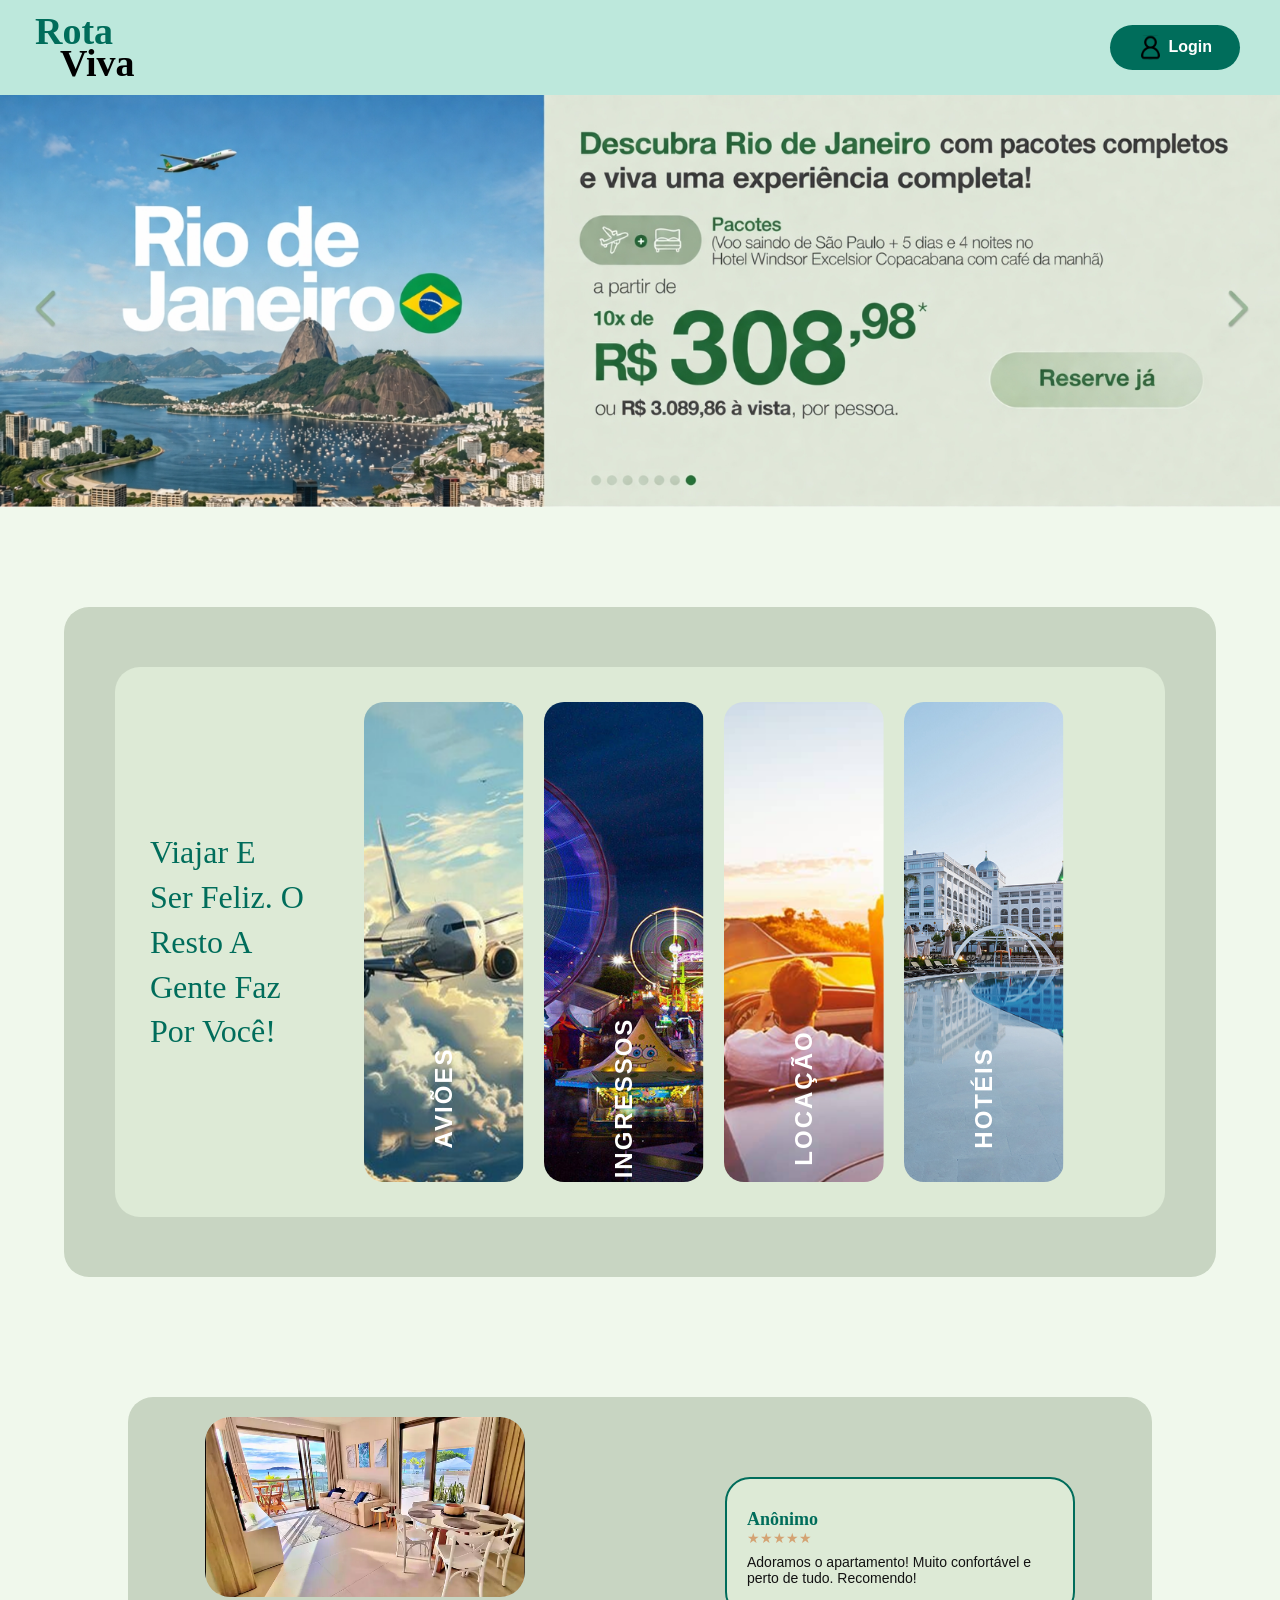
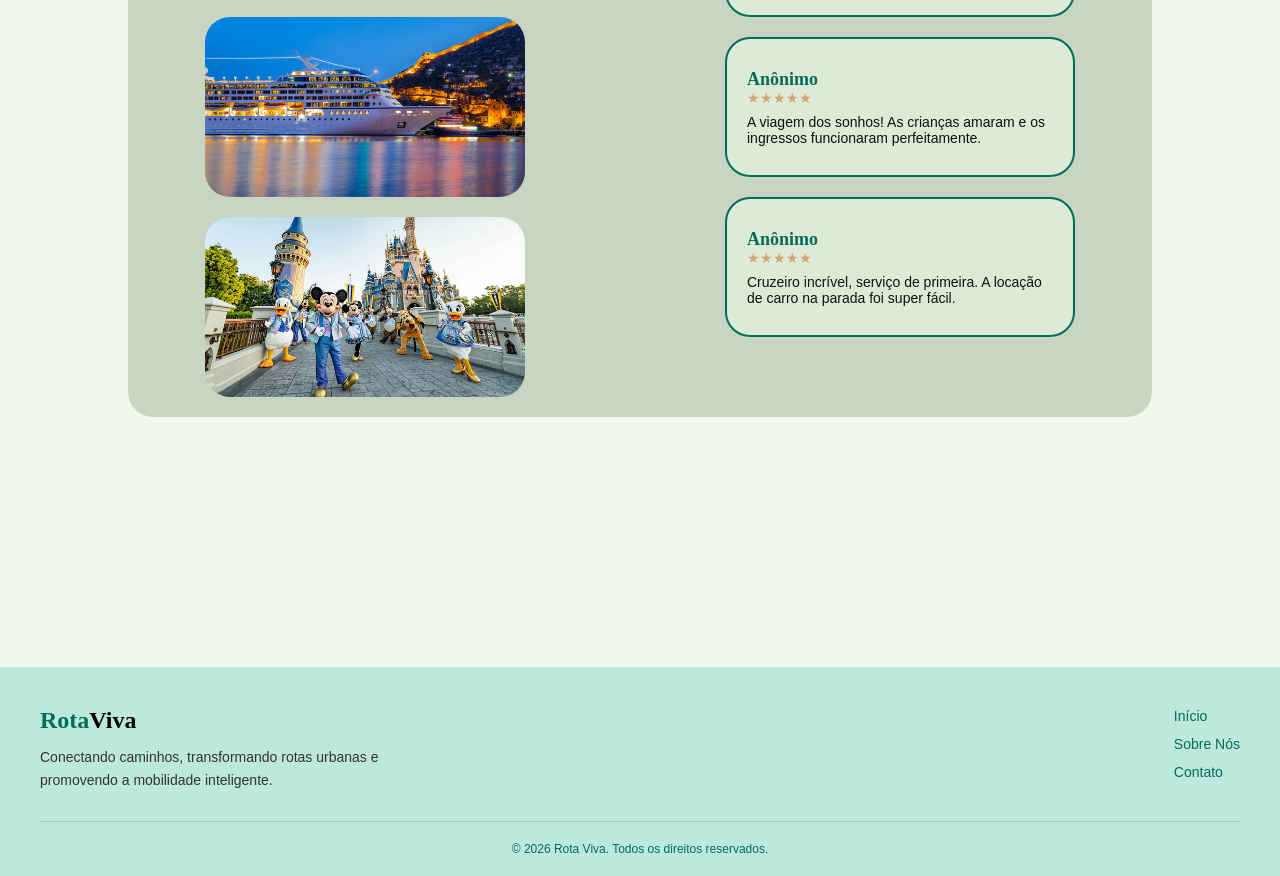
==== commit a7a35f3d: "Sobre nós adicionado" ====
--- a/index.html
+++ b/index.html
@@ -37,7 +37,7 @@
 
 
     <main class="banner_principal">
-        <img src="Imagens/Captura de tela_15-6-2026_1033_127.0.0.1.jpeg" alt="Banner Principal Rota Viva" class="banner_imagem">
+        <img src="Imagens/Banners/Captura de tela_15-6-2026_1033_127.0.0.1.jpeg" alt="Banner Principal Rota Viva" class="banner_imagem">
     </main>
 
 
--- a/Styles/Style.css
+++ b/Styles/Style.css
@@ -1,520 +1,607 @@
+@import url('https://fonts.googleapis.com/css2?family=Playfair+Display+SC:ital,wght@0,400;0,700;0,900;1,400;1,700;1,900&family=Playfair+Display:ital,wght@0,400..900;1,400..900&display=swap');
+
+
+
+* {
+    margin: 0;
+    padding: 0;
+    box-sizing: border-box;
+    font-family: sans-serif;
+}
+
+/* -----------------Header------------------------ */
+
+.header-container {
+    background-color: #BDE8DC;
+    display: flex;
+    justify-content: space-between;
+    align-items: center; 
+    padding: 15px 40px; 
+}
+
+.principal {
+    font-size: 38px;
+    display: flex;
+    flex-direction: column;
+    line-height: 0.85;
+}
+
+.logo_Inicial {
+    text-decoration: none;
+    display: flex; 
+    flex-direction: column;
+}
+
+.principal__destaque {
+    color: #006D5B;
+    margin-left: -5px;
+    font-family: 'Exposição Playfair';
+}
+
+.principal__viva {
+    color: #000000;
+    margin-left: 20px;
+    font-family: 'Exposição Playfair';
+}
+
+.nav ul {
+    list-style: none;
+}
+
+
+.bot_login {
+    display: flex;
+    align-items: center;
+    gap: 5px;
+    background-color: #006D5B;
+    color: #FFFFFF; 
+    text-decoration: none; 
+    padding: 10px 28px; 
+    border-radius: 40px;
+    font-weight: bold;
+}
+
+.bot_login:hover {
+    background-color: #004d40;
+}
+
+.bot_icone{
+    width: 25px;
+    height: 25px
+}
+
+/* ---------------------Banner Principal--------------- */
+
+.banner_principal {
+    width: 100%;
+    display: flex;
+    justify-content: center;
+    overflow: hidden;
+}
+
+.banner_imagem {
+    width: 100%;
+    height: auto;
+    object-fit: cover;
+    display: block; 
+}
+
+/* ------------Rodapé----------------- */
+
+.footer-container {
+    background-color: #BDE8DC;
+    color: #000000;
+    padding: 40px 40px 20px 40px;
+    margin-top: 250px;
+}
+
+.footer-content {
+    max-width: 1200px;
+    margin: 0 auto;
+    display: flex;
+    justify-content: space-between;
+    flex-wrap: wrap;
+    gap: 30px;
+}
+
+.footer-col-info {
+    max-width: 400px;
+}
+
+.footer-logo {
+    font-size: 24px;
+    margin-bottom: 12px;
+    color: #000000;
+    font-family: 'Exposição Playfair';
+}
+
+.footer-logo span {
+    color: #006D5B;
+    font-family: 'Exposição Playfair';}
+
+.footer-col-info p {
+    font-size: 14px;
+    line-height: 1.6;
+    color: #333333;
+}
+
+.footer-col-links h4 {
+    font-size: 18px;
+    margin-bottom: 15px;
+    color: #000000;
+}
+
+.footer-col-links ul {
+    list-style: none;
+}
+
+.footer-col-links ul li {
+    margin-bottom: 10px;
+}
+
+.footer-col-links ul li a {
+    color: #006D5B;
+    text-decoration: none;
+    font-size: 14px;
+    transition: color 0.2s ease;
+}
+
+.footer-col-links ul li a:hover {
+    color: #000000;
+}
+
+.footer-bottom {
+    border-top: 1px solid rgba(0, 109, 91, 0.2); 
+    margin-top: 30px;
+    padding-top: 20px;
+    text-align: center;
+    font-size: 12px;
+    color: #006D5B;
+}
+
+/* -----------------Banners chatos pá kct-------------------- */
+
+.page-body {
+    background-color: #C8D5C2;
+    width: 90%;
+    height: auto;
+    min-height: 0;
+    padding: 60px 0; 
+    display: flex;
+    justify-content: center;
+    align-items: center;
+    margin: 0 auto;
+    border-radius: 25px;
+    margin-top: 100px;
+}
+
+.intro-block {
+    background-color: #DDEAD6; 
+    border-radius: 25px;       
+    padding: 35px;             
+    max-width: 1050px;         
+    width: 100%;               
+    margin-top: 0; 
+    display: flex;
+    gap: 60px;
+}
+
+
+.intro-text {
+    color: #006D5B;
+    font-size: 32px;
+    line-height: 1.4;
+    font-family: serif;
+    align-self: center;
+    white-space: nowrap;
+}
+
+
+
+
+
+.banners-wrapper {
+    display: flex;
+    gap: 20px;
+}
+
+.banner-link {
+    display: block;
+    text-decoration: none;
+    width: 160px;
+    height: 480px;
+    border-radius: 20px;
+    overflow: hidden;
+    cursor: pointer; 
+}
+
+
+.banner {
+    width: 100%;
+    height: 100%;
+    position: relative;
+    
+    background-size: cover;
+    background-position: center;
+}
+
+.banner-label {
+    position: absolute;
+    bottom: 70px;
+    left: 50%;
+    transform: translateX(-50%) rotate(-90deg);
+    transform-origin: center center;
+    color: #FFFFFF;
+    font-size: 24px;
+    font-weight: bold;
+    text-transform: uppercase;
+    letter-spacing: 2px;
+    white-space: nowrap;
+}
+
+.banner_Aviões .banner {
+    background-image: url(../Imagens/Banners/large.png);
+}
+
+.banner_Ingressos .banner {
+    background-image: url(../Imagens/Banners/Ingresso.png);
+}
+
+.banner_Aluguel .banner {
+    background-image: url(../Imagens/Banners/viagem-de-carro-25-dicas.png);
+}
+
+.banner_Hoteis .banner {
+    background-image: url(../Imagens/Banners/type-entertainment-complex-popular-resort-with-pools-water-parks-turkey-with-more-than-5-million-visitors-year-amara-dolce-vita-luxury-hotel-resort-tekirova-kemer.png);
+}
+
+
+
+
+
+.secao_comentarios {
+    display: flex;
+    gap: 200px;
+    background-color: #C8D5C2;
+    justify-content: center;
+    align-items: center;
+    padding: 20px;
+    margin-top: 120px;
+    width: 80%;
+    margin-left: auto;
+    margin-right: auto;
+    border-radius: 25px;
+}
+
+.coluna_fotos {
+    display: flex;
+    flex-direction: column;
+    gap: 20px;
+}
+
+.foto_viagem {
+    width: 320px;
+    height: 180px;
+    border-radius: 25px;
+    object-fit: cover;
+}
+
+.coluna_textos {
+    display: flex;
+    flex-direction: column;
+    gap: 20px;
+}
+
+.caixa_comentario {
+    background-color: #DDEAD6;
+    border: 2px solid #006D5B;
+    border-radius: 25px;
+    padding: 20px;
+    width: 350px;
+    height: 140px;
+    display: flex;
+    flex-direction: column;
+    justify-content: center;
+}
+
+.topo_comentario {
+    display: flex;
+    align-items: center;
+    gap: 15px;
+    margin-bottom: 8px;
+}
+
+.dados_usuario {
+    display: flex;
+    flex-direction: column;
+}
+
+.nome_usuario {
+    color: #006D5B;
+    font-size: 18px;
+    font-family: serif;
+}
+
+.estrelas {
+    color: #D4A373;
+    font-size: 14px;
+}
+
+.texto_comentario {
+    color: #111111;
+    font-size: 14px;
+    margin: 0;
+    font-family: sans-serif;
+}
+
+
+/* -----------------Aba de Login-------------------- */
+
+
+
+@import url('https://fonts.googleapis.com/css2?family=Playfair+Display:ital,wght@0,400..900;1,400..900&display=swap');
+@import url('https://fonts.googleapis.com/css2?family=Playfair+Display+SC:ital,wght@0,400;0,700;0,900;1,400;1,700;1,900&family=Playfair+Display:ital,wght@0,400..900;1,400..900&display=swap');
 
 * {
   margin: 0;
   padding: 0;
   box-sizing: border-box;
-  font-family: sans-serif;
-}
-
-/* -----------------Header------------------------ */
-
-.header-container {
-  background-color: #BDE8DC;
+}
+
+body {
+  font-family: 'Playfair Display';
+  background-color: #F0F8EC;
+  min-height: 100vh;
+}
+ 
+.header {
   display: flex;
   justify-content: space-between;
-  align-items: center; 
-  padding: 15px 40px; 
-}
-
-.principal {
-  font-size: 38px;
+  align-items: center;
+  background-color: #BDE8DC;
+  padding: 1px 32px;
+  width: -10px;
+}
+ 
+.logo {
+  font-weight: 900;
+  line-height: 1.1;
+  border-bottom: 2px solid #1a4a3a;
+  padding-bottom: 4px;
+}
+ 
+.logo-rota {
+  font-size: 47px;
+  color: #1a6b4a; 
+  font-family: 'Exposição Playfair';
+}
+ 
+.logo-viva {
+  font-size: 47px;
+  color: #000000;
+  font-family: 'Exposição Playfair';
+}
+ 
+.login {
+  display: flex;
+  align-items: center;
+  gap: 6px;
+  background:transparent;
+  border: 1.5px solid #000000;
+  border-radius: 20px;
+  padding: 6px 18px;
+  font-size: 14px;
+  font-weight: 600;
+  color: #000000;
+  cursor: pointer;
+}
+ 
+.btn-login:hover {
+  background-color: transparent;
+}
+ 
+
+.main {
+  display: flex;
+  justify-content: center;
+  align-items: flex-start;
+  padding: 50px 50px;
+}
+ 
+
+.card-login {
+  background-color: #D8F2CB;
+  border-radius: 20px;
+  padding: 100px 48px;
+  width: 100%;
+  max-width: 480px;
   display: flex;
   flex-direction: column;
-  line-height: 0.85;
-}
-
-.logo_Inicial {
-  text-decoration: none;
-  display: flex; 
+  align-items: center;
+  gap: 16px;
+}
+ 
+
+.card-logo {
+  text-align: center;
+  line-height: 1.1;
+}
+ 
+.card-logo-rota {
+  font-size: 47px;
+  font-weight: 900;
+  color: #1a6b4a;
+  font-family: 'Exposição Playfair';
+}
+ 
+.card-logo-viva {
+  font-size: 47px;
+  font-weight: 900;
+  color: #000000;
+  font-family: 'Exposição Playfair';
+}
+ 
+/* Subtítulo */
+.card-subtitulo {
+  text-align: center;
+  font-size: 14px;
+  font-weight: 600;
+  color: #006D5B;
+  line-height: 1.5;
+  margin-bottom: 8px;
+}
+ 
+
+.formulario {
+  width: 100%;
+  display: flex;
   flex-direction: column;
-}
-
-.principal__destaque {
-  color: #006D5B;
-  margin-left: -5px;
-  font-family: 'Playfair Display';
-}
-
-.principal__viva {
-  color: #000000;
-  margin-left: 20px;
-  font-family: 'Playfair Display';
-}
-
-.nav ul {
-  list-style: none;
-}
-
-
-.bot_login {
+  gap: 14px;
+}
+ 
+
+.campo {
   display: flex;
   align-items: center;
-  gap: 5px;
-  background-color: #006D5B;
-  color: #FFFFFF; 
-  text-decoration: none; 
-  padding: 10px 28px; 
-  border-radius: 40px;
-  font-weight: bold;
-}
-
-.bot_login:hover {
-  background-color: #004d40;
-}
-
-.bot_icone{
-  width: 25px;
-  height: 25px
-}
-
-/* ---------------------Banner Principal--------------- */
-
-.banner_principal {
+  background: white;
+  border: 2px solid #1a6b4a;
+  border-radius: 8px;
+  padding: 10px 14px;
+  gap: 10px;
+}
+ 
+.campo-icone {
+  font-size: 18px;
+  color: #1a4a3a;
+  flex-shrink: 0;   
+}
+ 
+.campo input {
+  border: none;
+  outline: none;
+  background: transparent;
+  font-size: 15px;
+  color: #333;
   width: 100%;
-  display: flex;
-  justify-content: center;
-  overflow: hidden;
-}
-
-.banner_imagem {
-  width: 100%;
-  height: auto;
-  object-fit: cover;
-  display: block; 
-}
-
-/* ------------Rodapé----------------- */
-
-.footer-container {
-  background-color: #BDE8DC;
+}
+ 
+.campo input::placeholder {
+  color: #888;
+}
+ 
+
+.link-esqueci {
+  font-size: 12px;
   color: #000000;
-  padding: 40px 40px 20px 40px;
-  margin-top: 250px;
-}
-
-.footer-content {
-  max-width: 1200px;
-  margin: 0 auto;
-  display: flex;
-  justify-content: space-between;
-  flex-wrap: wrap;
-  gap: 30px;
-}
-
-.footer-col-info {
-  max-width: 400px;
-}
-
-.footer-logo {
-  font-size: 24px;
-  margin-bottom: 12px;
+  text-decoration: underline;
+  margin-top: -6px;
+  align-self: flex-start;
+}
+ 
+.link-esqueci:hover {
   color: #000000;
+}
+ 
+.btn-entrar {
+  background-color: #1a6b4a;
+  color: white;
+  border: none;
+  border-radius: 8px;
+  padding: 12px;
+  font-size: 16px;
+  font-weight: 700;
+  cursor: pointer;
+  width: 60%;
+  align-self: center;
+  margin-top: 16px;
   font-family: 'Playfair Display';
 }
-
-.footer-logo span {
-  color: #006D5B;
-  font-family: 'Playfair Display';
-}
-
-.footer-col-info p {
-  font-size: 14px;
-  line-height: 1.6;
-  color: #333333;
-}
-
-.footer-col-links h4 {
-  font-size: 18px;
-  margin-bottom: 15px;
-  color: #000000;
-}
-
-.footer-col-links ul {
-  list-style: none;
-}
-
-.footer-col-links ul li {
-  margin-bottom: 10px;
-}
-
-.footer-col-links ul li a {
-  color: #006D5B;
-  text-decoration: none;
-  font-size: 14px;
-  transition: color 0.2s ease;
-}
-
-.footer-col-links ul li a:hover {
-  color: #000000;
-}
-
-.footer-bottom {
-  border-top: 1px solid rgba(0, 109, 91, 0.2); 
-  margin-top: 30px;
-  padding-top: 20px;
-  text-align: center;
-  font-size: 12px;
-  color: #006D5B;
-}
-
-/* -----------------Banners chatos pá kct-------------------- */
-
-.page-body {
-  background-color: #C8D5C2;
-  width: 90%;
-  height: auto;
-  min-height: 0;
-  padding: 60px 0; 
-  display: flex;
-  justify-content: center;
-  align-items: center;
-  margin: 0 auto;
-  border-radius: 25px;
-  margin-top: 100px;
-}
-
-.intro-block {
-  background-color: #DDEAD6; 
-  border-radius: 25px;       
-  padding: 35px;             
-  max-width: 1050px;         
-  width: 100%;               
-  margin-top: 0; 
-  display: flex;
-  gap: 60px;
-}
-
-
-.intro-text {
-  color: #006D5B;
-  font-size: 32px;
-  line-height: 1.4;
-  font-family: serif;
-  align-self: center;
-  white-space: nowrap;
-}
-
-
-
-
-
-.banners-wrapper {
-  display: flex;
-  gap: 20px;
-}
-
-.banner-link {
-  display: block;
-  text-decoration: none;
-  width: 160px;
-  height: 480px;
-  border-radius: 20px;
-  overflow: hidden;
-  cursor: pointer; 
-}
-
-
-.banner {
-  width: 100%;
-  height: 100%;
-  position: relative;
-  
-  background-size: cover;
-  background-position: center;
-}
-
-.banner-label {
-  position: absolute;
-  bottom: 70px;
-  left: 50%;
-  transform: translateX(-50%) rotate(-90deg);
-  transform-origin: center center;
-  color: #FFFFFF;
-  font-size: 24px;
-  font-weight: bold;
-  text-transform: uppercase;
-  letter-spacing: 2px;
-  white-space: nowrap;
-}
-
-.banner_Aviões .banner {
-  background-image: url(../Imagens/Banners/large.png);
-}
-
-.banner_Ingressos .banner {
-  background-image: url(../Imagens/Banners/Ingresso.png);
-}
-
-.banner_Aluguel .banner {
-  background-image: url(../Imagens/Banners/viagem-de-carro-25-dicas.png);
-}
-
-.banner_Hoteis .banner {
-  background-image: url(https://th.bing.com/th/id/R.1e76f4702bb60f2a40e622ebff5aec3a?rik=ujNnlLMxLqibnQ&pid=ImgRaw&r=0);
-}
-
-
-
-
-
-.secao_comentarios {
-  display: flex;
-  gap: 200px;
-  background-color: #C8D5C2;
-  justify-content: center;
-  align-items: center;
-  padding: 20px;
-  margin-top: 120px;
-  width: 80%;
-  margin-left: auto;
-  margin-right: auto;
-  border-radius: 25px;
-}
-
-.coluna_fotos {
-  display: flex;
-  flex-direction: column;
-  gap: 20px;
-}
-
-.foto_viagem {
-  width: 320px;
-  height: 180px;
-  border-radius: 25px;
-  object-fit: cover;
-}
-
-.coluna_textos {
-  display: flex;
-  flex-direction: column;
-  gap: 20px;
-}
-
-.caixa_comentario {
-  background-color: #DDEAD6;
-  border: 2px solid #006D5B;
-  border-radius: 25px;
-  padding: 20px;
-  width: 350px;
-  height: 140px;
-  display: flex;
-  flex-direction: column;
-  justify-content: center;
-}
-
-.topo_comentario {
-  display: flex;
-  align-items: center;
-  gap: 15px;
-  margin-bottom: 8px;
-}
-
-.dados_usuario {
-  display: flex;
-  flex-direction: column;
-}
-
-.nome_usuario {
-  color: #006D5B;
-  font-size: 18px;
-  font-family: serif;
-}
-
-.estrelas {
-  color: #D4A373;
-  font-size: 14px;
-}
-
-.texto_comentario {
-  color: #111111;
-  font-size: 14px;
-  margin: 0;
-  font-family: sans-serif;
-}
-
-
-/* -----------------Aba de Login-------------------- */
-
-
-
-@import url('https://fonts.googleapis.com/css2?family=Playfair+Display:ital,wght@0,400..900;1,400..900&display=swap');
-@import url('https://fonts.googleapis.com/css2?family=Playfair+Display+SC:ital,wght@0,400;0,700;0,900;1,400;1,700;1,900&family=Playfair+Display:ital,wght@0,400..900;1,400..900&display=swap');
-
-* {
-margin: 0;
-padding: 0;
-box-sizing: border-box;
-}
-
-body {
-font-family: 'Playfair Display';
-background-color: #F0F8EC;
-min-height: 100vh;
-}
-
-.header {
-display: flex;
-justify-content: space-between;
-align-items: center;
-background-color: #BDE8DC;
-padding: 1px 32px;
-width: -10px;
-}
-
-.logo {
-font-weight: 900;
-line-height: 1.1;
-border-bottom: 2px solid #1a4a3a;
-padding-bottom: 4px;
-}
-
-.logo-rota {
-font-size: 47px;
-color: #1a6b4a; 
-font-family: 'Exposição Playfair';
-}
-
-.logo-viva {
-font-size: 47px;
-color: #000000;
-font-family: 'Exposição Playfair';
-}
-
-.login {
-display: flex;
-align-items: center;
-gap: 6px;
-background:transparent;
-border: 1.5px solid #000000;
-border-radius: 20px;
-padding: 6px 18px;
-font-size: 14px;
-font-weight: 600;
-color: #000000;
-cursor: pointer;
-}
-
-.btn-login:hover {
-background-color: transparent;
-}
-
-
-.main {
-display: flex;
-justify-content: center;
-align-items: flex-start;
-padding: 50px 50px;
-}
-
-
-.card-login {
-background-color: #D8F2CB;
-border-radius: 20px;
-padding: 100px 48px;
-width: 100%;
-max-width: 480px;
-display: flex;
-flex-direction: column;
-align-items: center;
-gap: 16px;
-}
-
-
-.card-logo {
-text-align: center;
-line-height: 1.1;
-}
-
-.card-logo-rota {
-font-size: 47px;
-font-weight: 900;
-color: #1a6b4a;
-font-family: 'Playfair Display';
-}
-
-.card-logo-viva {
-font-size: 47px;
-font-weight: 900;
-color: #000000;
-font-family: 'Playfair Display';
-}
-
-/* Subtítulo */
-.card-subtitulo {
-text-align: center;
-font-size: 14px;
-font-weight: 600;
-color: #006D5B;
-line-height: 1.5;
-margin-bottom: 8px;
-}
-
-
-.formulario {
-width: 100%;
-display: flex;
-flex-direction: column;
-gap: 14px;
-}
-
-
-.campo {
-display: flex;
-align-items: center;
-background: white;
-border: 2px solid #1a6b4a;
-border-radius: 8px;
-padding: 10px 14px;
-gap: 10px;
-}
-
-.campo-icone {
-font-size: 18px;
-color: #1a4a3a;
-flex-shrink: 0;
-}
-
-.campo input {
-border: none;
-outline: none;
-background: transparent;
-font-size: 15px;
-color: #333;
-width: 100%;
-}
-
-.campo input::placeholder {
-color: #888;
-}
-
-
-.link-esqueci {
-font-size: 12px;
-color: #000000;
-text-decoration: underline;
-margin-top: -6px;
-align-self: flex-start;
-}
-
-.link-esqueci:hover {
-color: #000000;
-}
-
-.btn-entrar {
-background-color: #1a6b4a;
-color: white;
-border: none;
-border-radius: 8px;
-padding: 12px;
-font-size: 16px;
-font-weight: 700;
-cursor: pointer;
-width: 60%;
-align-self: center;
-margin-top: 16px;
-font-family: 'Playfair Display';
-}
-
+ 
 .btn-entrar:hover {
-background-color: #145a3c;
+  background-color: #145a3c;
+}
+
+
+
+
+
+
+
+.container_sobre {
+    width: 90%;
+    margin: 80px auto;
+    display: flex;
+    flex-direction: column;
+    align-items: center;
+    gap: 50px;
+}
+
+.bloco_apresentacao {
+    background-color: #f1f8f6;
+    padding: 40px;
+    border-radius: 25px;
+    max-width: 800px;
+    box-shadow: 0 10px 30px rgba(0, 0, 0, 0.05);
+}
+
+.titulo_sobre {
+    color: #006D5B;
+    font-family: serif;
+    font-size: 32px;
+    margin-bottom: 20px;
+    text-align: center;
+    border-bottom: 3px solid #006D5B; /* Cria uma linha embaixo */
+    padding-bottom: 10px;
+    display: inline-block; /* Faz a linha ter o tamanho exato do texto */
+}
+
+.texto_sobre {
+    color: #333333;
+    font-family: sans-serif;
+    font-size: 16px;
+    line-height: 1.6;
+    margin-bottom: 15px;
+}
+
+.secao_diferenciais {
+    display: flex;
+    gap: 30px;
+    justify-content: center;
+    flex-wrap: wrap;
+}
+
+.caixa_diferencial {
+    background-color: #C3E6DC;
+    border: 2px solid #006D5B;
+    border-radius: 25px;
+    padding: 25px;
+    width: 240px;
+    text-align: center;
+}
+
+.icone_diferencial {
+    font-size: 36px;
+    display: block;
+    margin-bottom: 10px;
+}
+
+.subtitulo_diferencial {
+    color: #006D5B;
+    font-family: serif;
+    font-size: 20px;
+    margin-bottom: 10px;
+}
+
+.descricao_diferencial {
+    color: #111111;
+    font-family: sans-serif;
+    font-size: 14px;
+    line-height: 1.4;
+}
+
+.foto_icone {
+    width: 50px;       /* Tamanho perfeito para um ícone discreto e elegante */
+    height: 50px;      /* Altura igual para ficar quadradinho */
+    object-fit: contain; /* Garante que o ícone não amasse, independente do formato */
+    margin-bottom: 15px; /* Empurra o título um pouquinho para baixo */
 }
